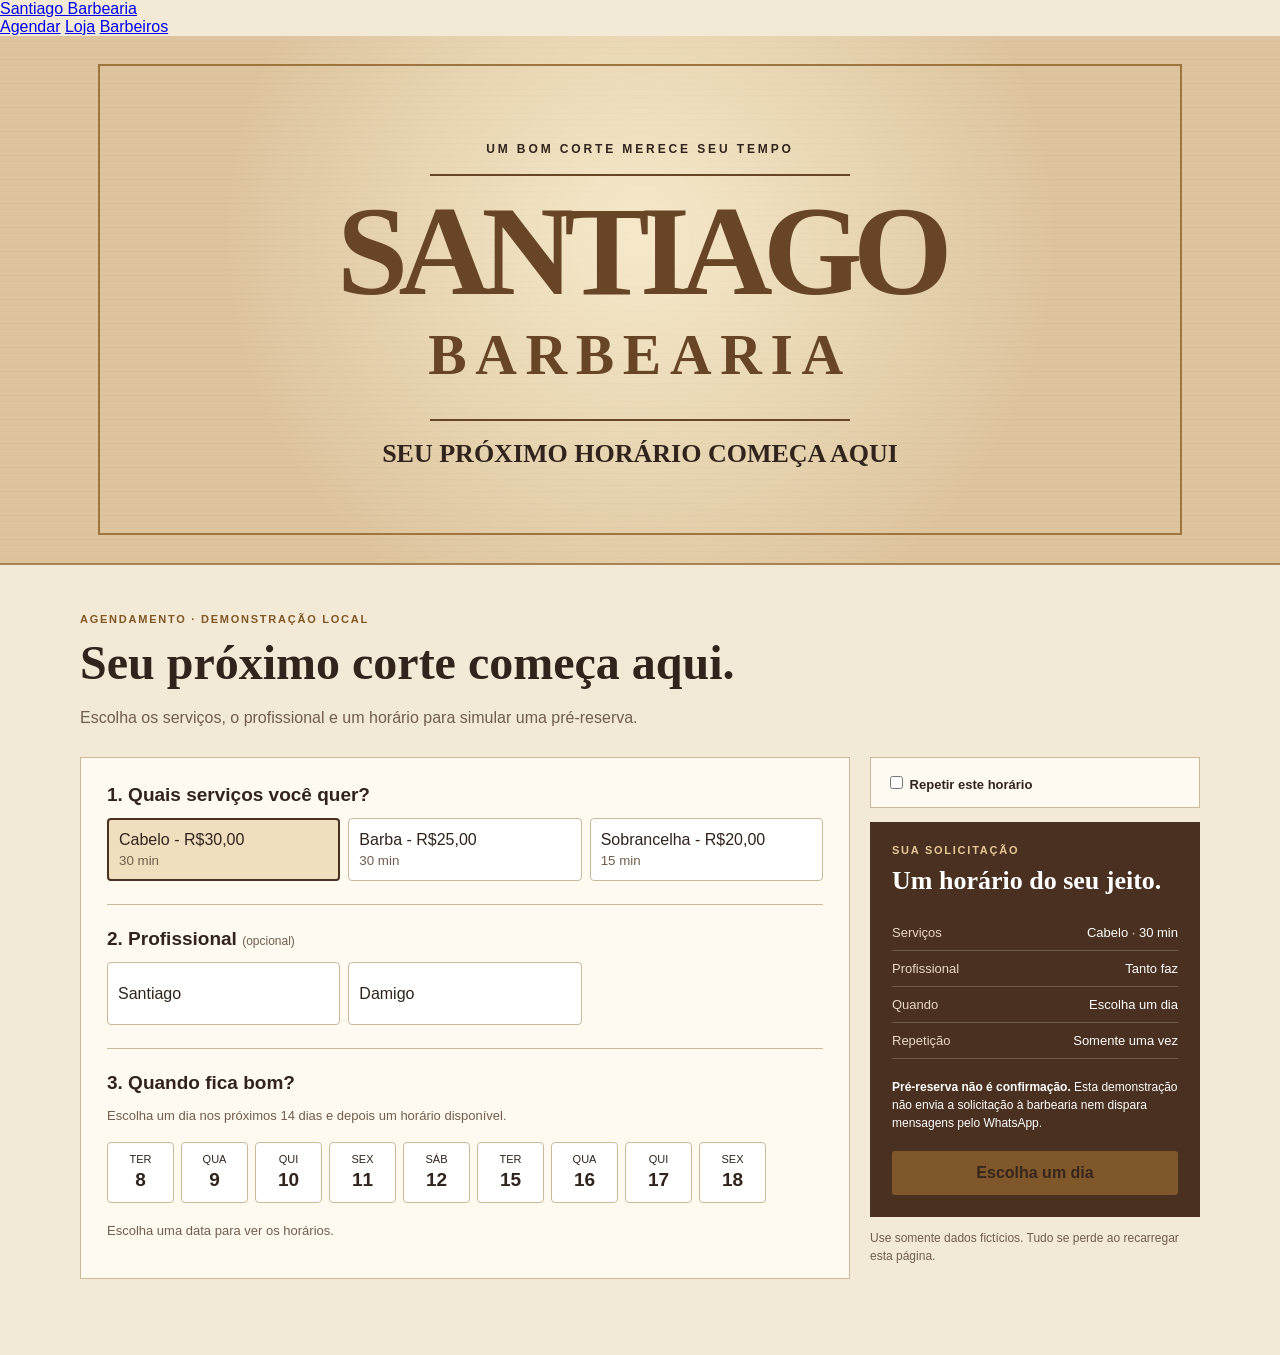
==== agendar.html @ e7605f9b "Atualização do design e ajuste das funcionalidades." ====
<!doctype html>
<html lang="pt-BR">
<head><script src="https://myhub.ia.br/canvas-vendor/tailwind.js"></script>
  <meta charset="utf-8">
  <meta name="viewport" content="width=device-width, initial-scale=1">
  <title>Agendar | Santiago Barbearia</title>
  <link rel="stylesheet" href="/header.css">
  <link rel="stylesheet" href="/agendar.css">
  <script src="/agendar.js" defer></script>
</head>
<body>
  <header class="site-header">
    <div class="site-header__inner">
      <a class="site-header__brand" href="/agendar.html">Santiago Barbearia</a>
      <nav class="site-header__nav" aria-label="Navegação principal">
        <a href="/agendar.html" aria-current="page">Agendar</a>
        <a href="/loja.html">Loja</a>
        <a href="/barbeiros.html">Barbeiros</a>
      </nav>
    </div>
  </header>

  <main>
    <section class="poster" aria-label="Apresentação da Santiago Barbearia">
      <div class="poster__frame">
        <p class="poster__eyebrow">Um bom corte merece seu tempo</p>
        <div class="poster__rule" aria-hidden="true"></div>
        <h1 class="poster__name">Santiago <span>Barbearia</span></h1>
        <div class="poster__rule" aria-hidden="true"></div>
        <p class="poster__tagline">Seu próximo horário começa aqui</p>
      </div>
    </section>

    <section class="booking-page" aria-labelledby="booking-title">
      <div class="booking-page__intro">
        <p class="eyebrow">Agendamento · demonstração local</p>
        <h2 id="booking-title">Seu próximo corte começa aqui.</h2>
        <p>Escolha os serviços, o profissional e um horário para simular uma pré-reserva.</p>
      </div>

      <div class="booking-layout">
        <div class="booking-form">
          <section class="booking-step" aria-labelledby="services-title">
            <h3 id="services-title">1. Quais serviços você quer?</h3>
            <div id="serviceOptions" class="choice-grid" aria-label="Serviços">
              <button type="button" class="choice is-selected" data-service="Cabelo" aria-pressed="true">Cabelo - R$30,00 <small>30 min</small></button>
              <button type="button" class="choice" data-service="Barba" aria-pressed="false">Barba - R$25,00 <small>30 min</small></button>
              <button type="button" class="choice" data-service="Sobrancelha" aria-pressed="false">Sobrancelha - R$20,00 <small>15 min</small></button>
            </div>
          </section>

          <section class="booking-step" aria-labelledby="professionals-title">
            <h3 id="professionals-title">2. Profissional <small>(opcional)</small></h3>
            <div id="professionalOptions" class="choice-grid" aria-label="Profissional">
              <button type="button" class="choice" data-professional="Santiago" aria-pressed="false">Santiago</button>
              <button type="button" class="choice" data-professional="Damigo" aria-pressed="false">Damigo</button>
            </div>
          </section>

          <section class="booking-step" aria-labelledby="dates-title">
            <h3 id="dates-title">3. Quando fica bom?</h3>
            <p class="help-text">Escolha um dia nos próximos 14 dias e depois um horário disponível.</p>
            <div id="availableDates" class="date-list" aria-label="Datas disponíveis"></div>
            <div id="availableTimes" class="time-list" aria-label="Horários disponíveis"></div>
            <p id="availabilityMessage" class="help-text" role="status"></p>
          </section>
        </div>

        <aside class="booking-sidebar" aria-labelledby="summary-title">
          <div class="recurrence-control">
            <label><input id="repeatBooking" type="checkbox"> Repetir este horário</label>
            <label id="frequencyField" class="recurrence-control__frequency" hidden>
              Frequência
              <select id="bookingFrequency">
                <option value="weekly">Toda semana · 4 datas</option>
                <option value="fortnightly">A cada 15 dias · 4 datas</option>
                <option value="monthly">Todo mês · 4 datas</option>
              </select>
            </label>
          </div>

          <div class="booking-summary">
            <p class="eyebrow">Sua solicitação</p>
            <h3 id="summary-title">Um horário do seu jeito.</h3>
            <dl>
              <div><dt>Serviços</dt><dd id="summaryServices"></dd></div>
              <div><dt>Profissional</dt><dd id="summaryProfessional"></dd></div>
              <div><dt>Quando</dt><dd id="summaryDate"></dd></div>
              <div><dt>Repetição</dt><dd id="summaryFrequency"></dd></div>
            </dl>

            <p class="booking-summary__notice">
              <strong>Pré-reserva não é confirmação.</strong> Esta demonstração não envia a solicitação
              à barbearia nem dispara mensagens pelo WhatsApp.
            </p>

            <div id="contactFields" class="contact-fields" hidden>
              <label>Seu nome <input id="customerName" maxlength="80" autocomplete="name"></label>
              <label>WhatsApp com DDD <input id="customerPhone" type="tel" maxlength="20" inputmode="tel" autocomplete="tel"></label>
            </div>
            <button id="submitRequest" class="primary-button" type="button" disabled>Escolha um dia</button>
          </div>
          <p class="demo-warning">Use somente dados fictícios. Tudo se perde ao recarregar esta página.</p>
          <p id="requestFeedback" class="feedback" role="status"></p>
        </aside>
      </div>
    </section>
  </main>
</body>
</html>
---- agendar.css ----
:root {
  --ink: #30241c;
  --brown: #493020;
  --gold: #b77e36;
  --paper: #f3e9d7;
  --card: #fffaf0;
  --line: #cdb999;
  --muted: #715d4c;
}

body {
  margin: 0;
  background: var(--paper);
  color: var(--ink);
  font-family: Arial, Helvetica, sans-serif;
}

button, input, select { font: inherit; }

button:focus-visible, input:focus-visible, select:focus-visible {
  outline: 3px solid var(--gold);
  outline-offset: 3px;
}

[hidden] { display: none !important; }

.poster {
  display: grid;
  place-items: center;
  min-height: calc(100vh - var(--header-height));
  min-height: calc(100svh - var(--header-height));
  padding: 28px;
  border-bottom: 2px solid #aa8254;
  background:
    radial-gradient(circle at 50% 38%, #fff8dcb8, transparent 58%),
    repeating-linear-gradient(0deg, transparent 0 5px, #4e2d1706 5px 6px),
    #ddc49e;
  text-align: center;
}

.poster__frame {
  width: min(100%, 1040px);
  padding: clamp(30px, 5vw, 80px) 20px;
  border: 2px solid #9e753f;
}

.poster__eyebrow {
  font-size: 12px;
  font-weight: 800;
  letter-spacing: .24em;
  text-transform: uppercase;
}

.poster__rule {
  width: min(420px, 75%);
  height: 2px;
  margin: 18px auto;
  background: #684526;
}

.poster__name {
  margin: 12px 0;
  color: #684526;
  font-family: Georgia, "Times New Roman", serif;
  font-size: clamp(52px, 10vw, 140px);
  letter-spacing: -.075em;
  line-height: .9;
  text-transform: uppercase;
}

.poster__name span {
  display: block;
  font-size: .45em;
  letter-spacing: .15em;
  line-height: 1.6;
}

.poster__tagline {
  margin: 16px 0 0;
  font-family: Georgia, serif;
  font-size: clamp(16px, 2.3vw, 26px);
  font-weight: 700;
  text-transform: uppercase;
}

.booking-page {
  max-width: 1120px;
  margin: auto;
  padding: 48px 24px 76px;
}

.booking-page__intro { margin-bottom: 27px; }
.booking-page__intro h2, .booking-summary h3 {
  font-family: Georgia, "Times New Roman", serif;
}

.booking-page__intro h2 {
  margin: 0 0 8px;
  font-size: clamp(31px, 4vw, 48px);
}

.booking-page__intro > p:last-child, .help-text, .demo-warning {
  color: var(--muted);
  line-height: 1.5;
}

.eyebrow {
  margin: 0 0 10px;
  color: #805624;
  font-size: 11px;
  font-weight: 800;
  letter-spacing: .16em;
  text-transform: uppercase;
}

.booking-layout {
  display: grid;
  grid-template-columns: minmax(0, 1fr) 330px;
  gap: 20px;
  align-items: start;
}

.booking-form {
  padding: 26px;
  border: 1px solid var(--line);
  background: var(--card);
}

.booking-step + .booking-step {
  margin-top: 23px;
  padding-top: 23px;
  border-top: 1px solid var(--line);
}

.booking-step h3 { margin: 0 0 12px; font-size: 19px; }
.booking-step h3 small { color: var(--muted); font-size: 12px; font-weight: 400; }
.help-text { margin: 8px 0 12px; font-size: 13px; }

.choice-grid {
  display: grid;
  grid-template-columns: repeat(3, minmax(0, 1fr));
  gap: 8px;
}

.choice, .date-button, .time-button {
  border: 1px solid var(--line);
  border-radius: 4px;
  background: white;
  color: var(--ink);
  cursor: pointer;
}

.choice { min-height: 63px; padding: 10px; text-align: left; }
.choice small { display: block; margin-top: 4px; color: var(--muted); }
.choice.is-selected, .date-button.is-selected, .time-button.is-selected {
  border: 2px solid var(--brown);
  background: #f0dfbf;
}

.date-list {
  display: flex;
  gap: 7px;
  overflow-x: auto;
  padding: 4px 0 10px;
}

.date-button { flex: 0 0 67px; min-height: 61px; padding: 7px; }
.date-button span { display: block; font-size: 11px; }
.date-button strong { display: block; margin-top: 4px; font-size: 19px; }

.time-list {
  display: grid;
  grid-template-columns: repeat(4, minmax(0, 1fr));
  gap: 8px;
  max-height: 240px;
  overflow-y: auto;
}

.time-button { min-height: 42px; }

.recurrence-control {
  display: grid;
  gap: 10px;
  margin-bottom: 14px;
  padding: 15px;
  border: 1px solid var(--line);
  background: var(--card);
}

.recurrence-control label { font-size: 13px; font-weight: 700; }
.recurrence-control__frequency { display: grid; gap: 6px; }
.recurrence-control select, .contact-fields input {
  width: 100%;
  padding: 10px;
  border: 1px solid var(--line);
  border-radius: 3px;
  background: white;
}

.booking-summary { padding: 22px; background: var(--brown); color: white; }
.booking-summary .eyebrow { color: #e8c797; }
.booking-summary h3 { margin: 0 0 19px; font-size: 26px; }
.booking-summary dl { margin: 0; }
.booking-summary dl > div {
  display: flex;
  justify-content: space-between;
  gap: 12px;
  padding: 10px 0;
  border-bottom: 1px solid #ffffff35;
  font-size: 13px;
}
.booking-summary dt { color: #ead7c4; }
.booking-summary dd { margin: 0; text-align: right; overflow-wrap: anywhere; }
.booking-summary__notice { margin: 19px 0; font-size: 12px; line-height: 1.5; }
.contact-fields { display: grid; gap: 10px; margin-bottom: 15px; }
.contact-fields label { display: grid; gap: 6px; font-size: 12px; }
.primary-button {
  width: 100%;
  padding: 13px;
  border: 0;
  border-radius: 3px;
  background: var(--gold);
  color: #251c15;
  cursor: pointer;
  font-weight: 800;
}
.primary-button:disabled { opacity: .5; cursor: not-allowed; }
.demo-warning, .feedback { font-size: 12px; line-height: 1.5; }
.feedback:not(:empty) { padding: 12px; background: #e9d8ba; }

@media (max-width: 800px) {
  .booking-layout { grid-template-columns: 1fr; }
}

@media (max-width: 520px) {
  .poster { padding: 13px; }
  .poster__name { font-size: clamp(45px, 13vw, 70px); }
  .booking-page { padding: 32px 12px 55px; }
  .booking-form { padding: 17px; }
  .choice-grid { grid-template-columns: repeat(2, minmax(0, 1fr)); }
  .time-list { grid-template-columns: repeat(3, minmax(0, 1fr)); }
}
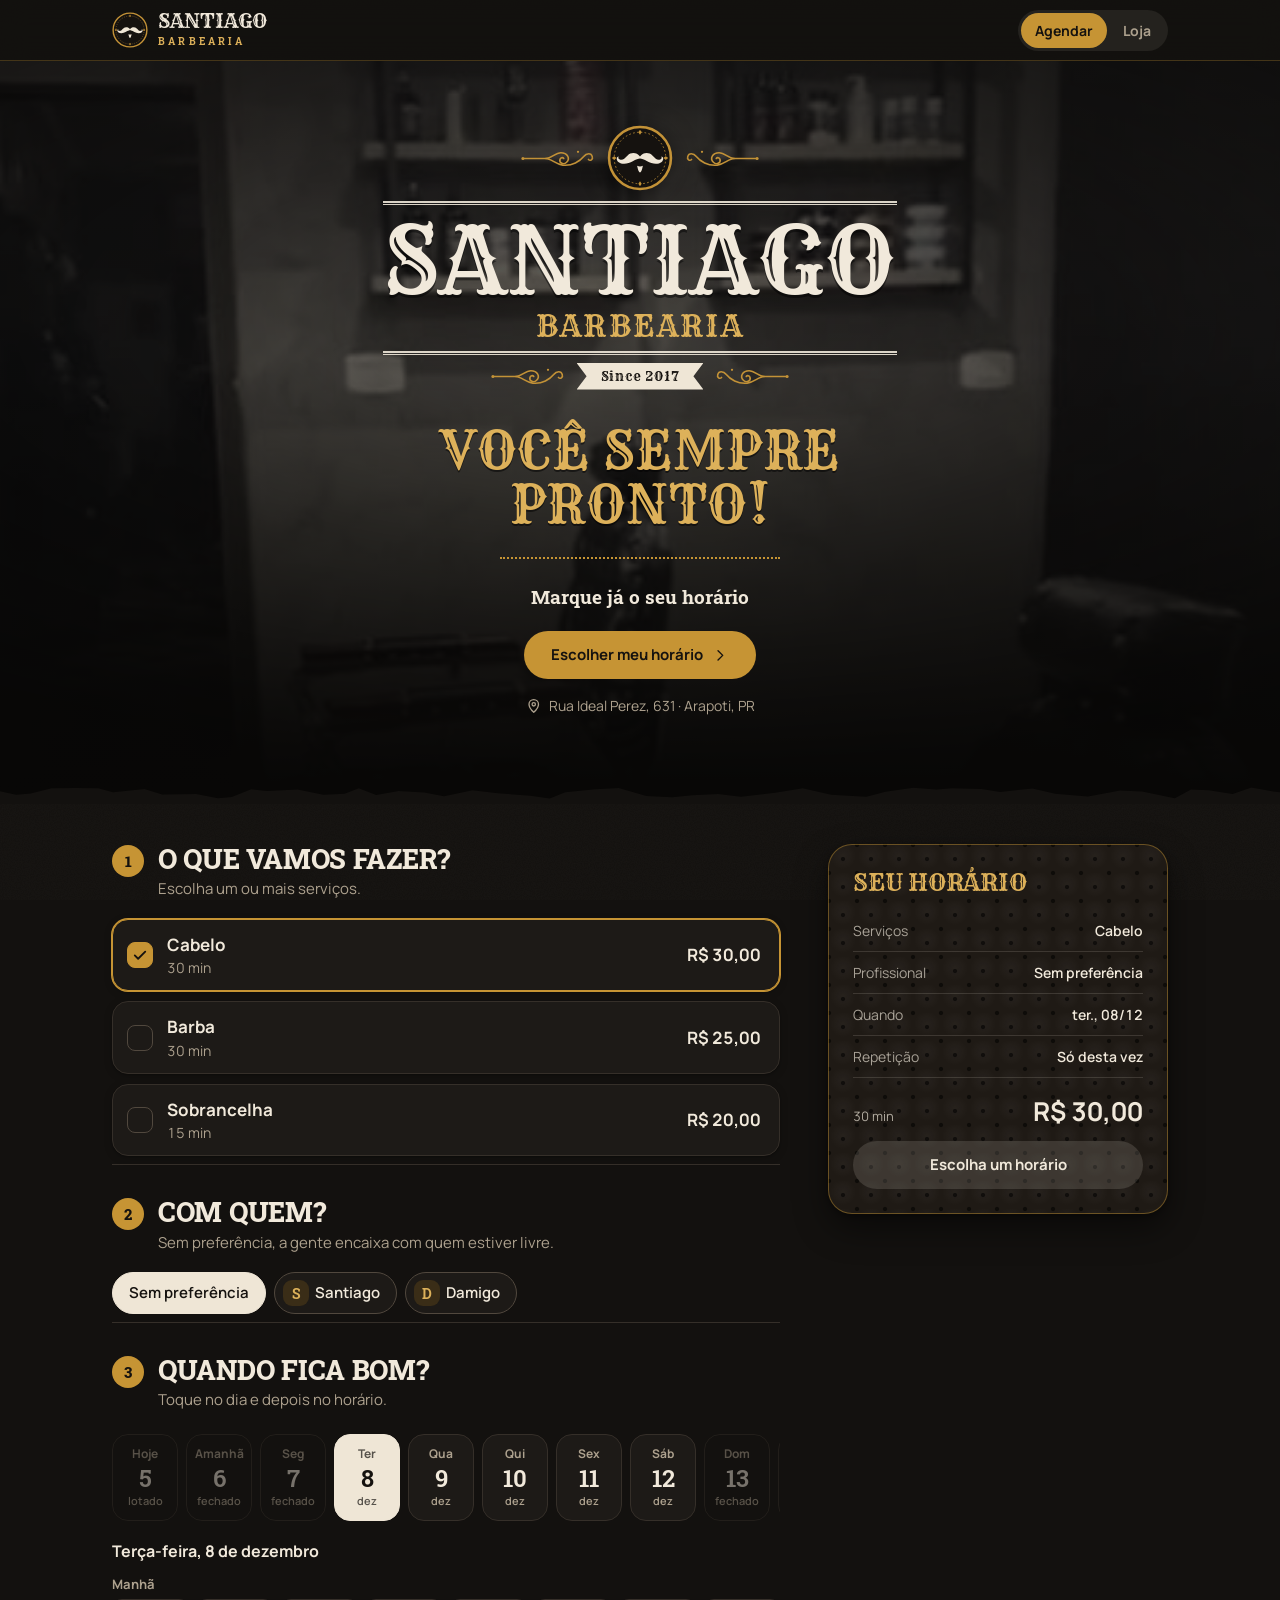
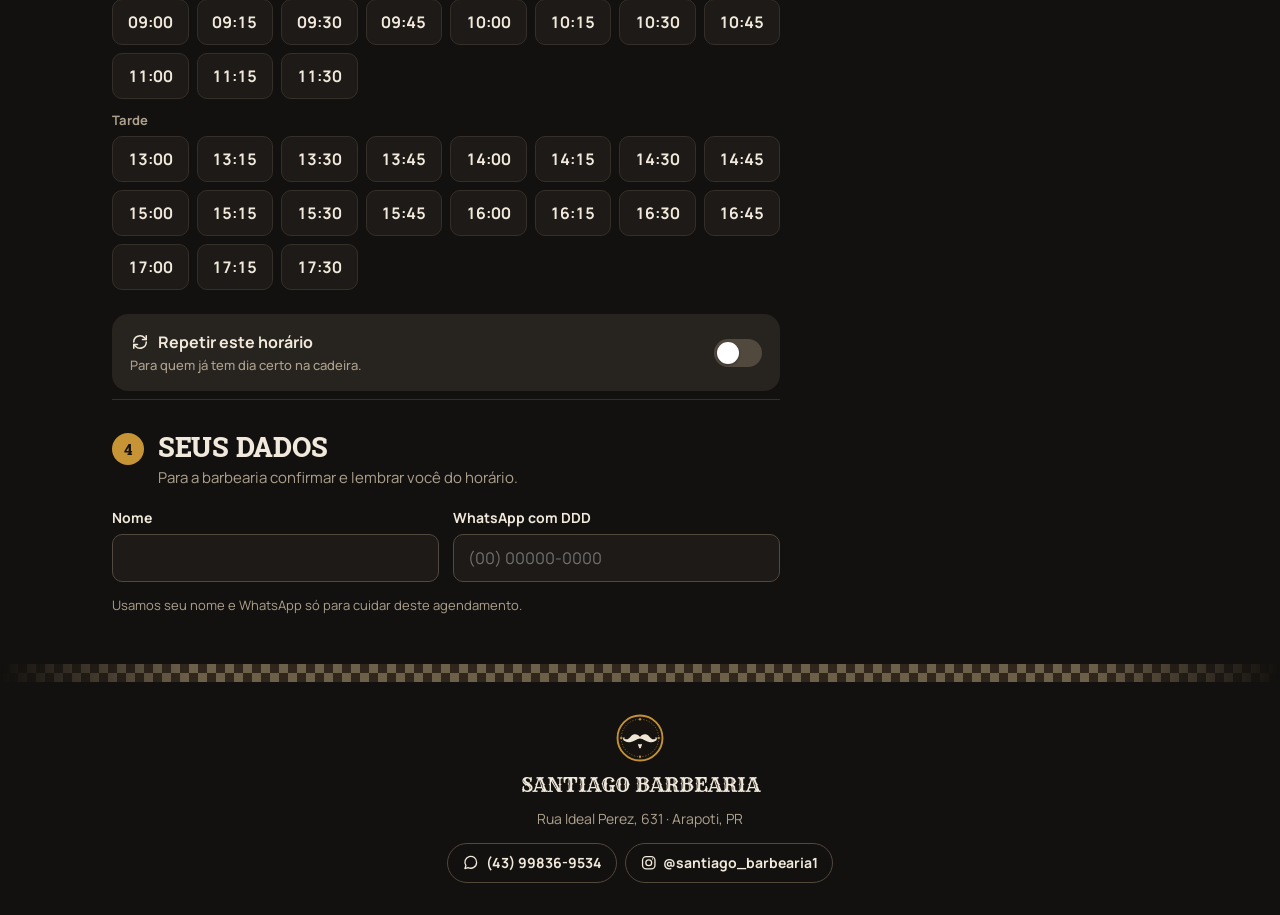
==== commit 49f39006: "Atualização do design e ajuste das funcionalidades do sistema." ====
--- a/agendar.html
+++ b/agendar.html
@@ -1,110 +1,192 @@
 <!doctype html>
 <html lang="pt-BR">
-<head><script src="https://myhub.ia.br/canvas-vendor/tailwind.js"></script>
+<head>
   <meta charset="utf-8">
-  <meta name="viewport" content="width=device-width, initial-scale=1">
-  <title>Agendar | Santiago Barbearia</title>
-  <link rel="stylesheet" href="/header.css">
+  <meta name="viewport" content="width=device-width, initial-scale=1, viewport-fit=cover">
+  <meta name="theme-color" content="#13110f">
+  <meta name="description" content="Escolha o serviço, o profissional e o horário e marque seu atendimento em poucos toques.">
+  <title>Agendar · Santiago Barbearia</title>
+  <link rel="icon" href="/favicon.svg" type="image/svg+xml">
+  <link rel="stylesheet" href="/tema.css">
+  <link rel="stylesheet" href="/base.css">
   <link rel="stylesheet" href="/agendar.css">
-  <script src="/agendar.js" defer></script>
+  <script type="module" src="/agendar.js"></script>
 </head>
-<body>
-  <header class="site-header">
-    <div class="site-header__inner">
-      <a class="site-header__brand" href="/agendar.html">Santiago Barbearia</a>
-      <nav class="site-header__nav" aria-label="Navegação principal">
-        <a href="/agendar.html" aria-current="page">Agendar</a>
-        <a href="/loja.html">Loja</a>
-        <a href="/barbeiros.html">Barbeiros</a>
+<body data-pagina="Agendar">
+  <a class="pular" href="#agendar">Pular para o agendamento</a>
+
+  <header class="topo">
+    <div class="topo__interno">
+      <a class="marca" href="/agendar">
+        <span class="marca__emblema" aria-hidden="true"></span>
+        <span class="marca__texto">
+          <span class="marca__nome" data-marca="nomeCurto">Santiago</span>
+          <span class="marca__complemento" data-marca="complemento">Barbearia</span>
+        </span>
+      </a>
+      <nav class="topo__nav" aria-label="Navegação principal">
+        <a href="/agendar" aria-current="page">Agendar</a>
+        <a href="/loja">Loja</a>
       </nav>
     </div>
   </header>
 
   <main>
-    <section class="poster" aria-label="Apresentação da Santiago Barbearia">
-      <div class="poster__frame">
-        <p class="poster__eyebrow">Um bom corte merece seu tempo</p>
-        <div class="poster__rule" aria-hidden="true"></div>
-        <h1 class="poster__name">Santiago <span>Barbearia</span></h1>
-        <div class="poster__rule" aria-hidden="true"></div>
-        <p class="poster__tagline">Seu próximo horário começa aqui</p>
+    <section class="capa" aria-labelledby="capa-titulo">
+      <div class="capa__interno">
+        <div class="logo">
+          <div class="arabescos"><span class="logo__emblema" aria-hidden="true"></span></div>
+          <hr class="logo__regua">
+          <h1 id="capa-titulo" class="logo__nome letreiro" data-marca="nomeCurto">Santiago</h1>
+          <p class="logo__complemento letreiro" data-marca="complemento">Barbearia</p>
+          <hr class="logo__regua">
+          <div class="arabescos logo__selo"><span class="faixa" data-marca="selo">Since 2017</span></div>
+        </div>
+
+        <p class="capa__slogan letreiro" data-marca="slogan">Você sempre pronto!</p>
+        <hr class="filete">
+        <p class="capa__chamada" data-marca="chamada">Marque já o seu horário</p>
+        <a class="botao botao--destaque capa__acao" href="#agendar">Escolher meu horário <span data-icone="seta"></span></a>
+        <p class="capa__local"><span data-icone="local"></span><span data-marca="endereco"></span></p>
       </div>
+      <svg class="capa__rasgado" viewBox="0 0 400 24" preserveAspectRatio="none" aria-hidden="true"><path d="M0 24L0 8.9L5.055944217471513 12.8L9.562998224144312 11.4L16.12282064253241 5.7L23.674870774858352 5.4L30.710390560495053 5.8L35.34538165390211 10.1L45.133346526606374 6.5L50.69601927885547 12.5L61.32998187605452 11.9L68.10674519860999 16.7L72.43282396293428 15.3L78.46008896725601 6.7L83.28463463380459 8.7L92.99751914764481 7.2L101.06872029328207 12.7L107.67550309236219 11.6L112.11502591717546 5.7L117.55673690691074 13.2L124.54988304659656 8.8L132.64881609115002 10.4L138.7471850691958 14.5L147.64014610530282 7.9L155.6611120771135 11.3L165.7870745461275 13.8L171.80263890035883 16.8L176.62909934814357 10.0L185.9290858551003 6.8L193.35182755843095 5.5L202.02933855417172 14.2L210.0405201361134 15.5L216.23675272605007 13.3L224.3973418657852 12.0L231.5907791848951 15.1L242.20354685065067 10.7L250.85261228897338 5.7L259.76305643810434 12.8L270.7147280143708 14.9L276.70689673902984 9.6L285.3874657502192 5.3L292.61933275431755 7.0L297.43900331568966 5.7L306.8166342349973 6.6L312.5499380708757 9.7L322.64989188975983 6.0L329.79420369640513 11.6L339.9778904814957 14.8L350.02578176938533 8.3L356.9328573898672 9.3L367.1222071802547 16.5L372.17865352079247 7.1L377.80235158852923 7.8L385.19709070091875 12.1L391.03631703600854 5.0L397.9689425438858 9.4L400 10L400 24Z"/></svg>
     </section>
 
-    <section class="booking-page" aria-labelledby="booking-title">
-      <div class="booking-page__intro">
-        <p class="eyebrow">Agendamento · demonstração local</p>
-        <h2 id="booking-title">Seu próximo corte começa aqui.</h2>
-        <p>Escolha os serviços, o profissional e um horário para simular uma pré-reserva.</p>
-      </div>
+    <div class="agendamento" id="areaAgendamento">
+      <form id="agendar" class="fluxo" novalidate>
+        <section class="etapa" id="etapaServicos" aria-labelledby="t-servicos">
+          <header class="etapa__topo">
+            <span class="etapa__numero" aria-hidden="true">1</span>
+            <div>
+              <h2 id="t-servicos">O que vamos fazer?</h2>
+              <p>Escolha um ou mais serviços.</p>
+            </div>
+          </header>
+          <div id="servicos" class="servicos" role="group" aria-label="Serviços"></div>
+        </section>
 
-      <div class="booking-layout">
-        <div class="booking-form">
-          <section class="booking-step" aria-labelledby="services-title">
-            <h3 id="services-title">1. Quais serviços você quer?</h3>
-            <div id="serviceOptions" class="choice-grid" aria-label="Serviços">
-              <button type="button" class="choice is-selected" data-service="Cabelo" aria-pressed="true">Cabelo - R$30,00 <small>30 min</small></button>
-              <button type="button" class="choice" data-service="Barba" aria-pressed="false">Barba - R$25,00 <small>30 min</small></button>
-              <button type="button" class="choice" data-service="Sobrancelha" aria-pressed="false">Sobrancelha - R$20,00 <small>15 min</small></button>
+        <section class="etapa" id="etapaProfissional" aria-labelledby="t-profissional">
+          <header class="etapa__topo">
+            <span class="etapa__numero" aria-hidden="true">2</span>
+            <div>
+              <h2 id="t-profissional">Com quem?</h2>
+              <p>Sem preferência, a gente encaixa com quem estiver livre.</p>
             </div>
-          </section>
+          </header>
+          <div id="profissionais" class="chips" role="group" aria-label="Profissional"></div>
+        </section>
 
-          <section class="booking-step" aria-labelledby="professionals-title">
-            <h3 id="professionals-title">2. Profissional <small>(opcional)</small></h3>
-            <div id="professionalOptions" class="choice-grid" aria-label="Profissional">
-              <button type="button" class="choice" data-professional="Santiago" aria-pressed="false">Santiago</button>
-              <button type="button" class="choice" data-professional="Damigo" aria-pressed="false">Damigo</button>
+        <section class="etapa" id="etapaHorario" aria-labelledby="t-horario">
+          <header class="etapa__topo">
+            <span class="etapa__numero" aria-hidden="true">3</span>
+            <div>
+              <h2 id="t-horario">Quando fica bom?</h2>
+              <p id="t-horario-ajuda">Toque no dia e depois no horário.</p>
             </div>
-          </section>
+          </header>
+          <div id="dias" class="dias" role="group" aria-label="Dias"></div>
+          <div id="horarios" class="horarios" aria-live="polite"></div>
 
-          <section class="booking-step" aria-labelledby="dates-title">
-            <h3 id="dates-title">3. Quando fica bom?</h3>
-            <p class="help-text">Escolha um dia nos próximos 14 dias e depois um horário disponível.</p>
-            <div id="availableDates" class="date-list" aria-label="Datas disponíveis"></div>
-            <div id="availableTimes" class="time-list" aria-label="Horários disponíveis"></div>
-            <p id="availabilityMessage" class="help-text" role="status"></p>
-          </section>
-        </div>
+          <div class="repeticao">
+            <label class="alternador">
+              <span>
+                <span class="repeticao__titulo"><span data-icone="repetir"></span>Repetir este horário</span>
+                <small class="repeticao__dica">Para quem já tem dia certo na cadeira.</small>
+              </span>
+              <input id="repetir" type="checkbox" role="switch">
+            </label>
 
-        <aside class="booking-sidebar" aria-labelledby="summary-title">
-          <div class="recurrence-control">
-            <label><input id="repeatBooking" type="checkbox"> Repetir este horário</label>
-            <label id="frequencyField" class="recurrence-control__frequency" hidden>
-              Frequência
-              <select id="bookingFrequency">
-                <option value="weekly">Toda semana · 4 datas</option>
-                <option value="fortnightly">A cada 15 dias · 4 datas</option>
-                <option value="monthly">Todo mês · 4 datas</option>
-              </select>
+            <div id="opcoesRepeticao" class="repeticao__opcoes" hidden>
+              <div class="chips" role="radiogroup" aria-label="Frequência">
+                <label class="chip"><input type="radio" name="frequencia" value="semanal" checked>Toda semana</label>
+                <label class="chip"><input type="radio" name="frequencia" value="quinzenal">A cada 15 dias</label>
+                <label class="chip"><input type="radio" name="frequencia" value="mensal">Todo mês</label>
+              </div>
+
+              <div class="repeticao__quantidade">
+                <span class="campo__rotulo" id="rotuloVezes">Quantos atendimentos?</span>
+                <div class="contador" role="group" aria-labelledby="rotuloVezes">
+                  <button type="button" class="contador__botao" id="menosVezes" aria-label="Menos um">−</button>
+                  <output id="vezes" class="contador__valor numeros" aria-live="polite">4</output>
+                  <button type="button" class="contador__botao" id="maisVezes" aria-label="Mais um">+</button>
+                </div>
+                <label class="chip chip--sem-fim"><input id="semFim" type="checkbox">Sem data para terminar</label>
+              </div>
+              <p id="datasRepeticao" class="repeticao__datas numeros"></p>
+            </div>
+          </div>
+        </section>
+
+        <section class="etapa" id="etapaDados" aria-labelledby="t-dados">
+          <header class="etapa__topo">
+            <span class="etapa__numero" aria-hidden="true">4</span>
+            <div>
+              <h2 id="t-dados">Seus dados</h2>
+              <p>Para a barbearia confirmar e lembrar você do horário.</p>
+            </div>
+          </header>
+          <div class="campos">
+            <label class="campo">
+              <span class="campo__rotulo">Nome</span>
+              <input id="nome" class="entrada" maxlength="80" autocomplete="name" enterkeyhint="next" required>
+              <span class="campo__erro"></span>
+            </label>
+            <label class="campo">
+              <span class="campo__rotulo">WhatsApp com DDD</span>
+              <input id="telefone" class="entrada numeros" type="tel" inputmode="tel" autocomplete="tel-national"
+                     placeholder="(00) 00000-0000" maxlength="15" enterkeyhint="done" required>
+              <span class="campo__erro"></span>
             </label>
           </div>
+          <p class="privacidade">Usamos seu nome e WhatsApp só para cuidar deste agendamento.</p>
+        </section>
+      </form>
 
-          <div class="booking-summary">
-            <p class="eyebrow">Sua solicitação</p>
-            <h3 id="summary-title">Um horário do seu jeito.</h3>
-            <dl>
-              <div><dt>Serviços</dt><dd id="summaryServices"></dd></div>
-              <div><dt>Profissional</dt><dd id="summaryProfessional"></dd></div>
-              <div><dt>Quando</dt><dd id="summaryDate"></dd></div>
-              <div><dt>Repetição</dt><dd id="summaryFrequency"></dd></div>
-            </dl>
+      <aside class="resumo capitone" aria-labelledby="t-resumo">
+        <h2 id="t-resumo" class="resumo__titulo">Seu horário</h2>
+        <dl class="resumo__lista">
+          <div><dt>Serviços</dt><dd id="resumoServicos"></dd></div>
+          <div><dt>Profissional</dt><dd id="resumoProfissional"></dd></div>
+          <div><dt>Quando</dt><dd id="resumoQuando" class="numeros"></dd></div>
+          <div><dt>Repetição</dt><dd id="resumoRepeticao"></dd></div>
+        </dl>
+        <div class="resumo__barra">
+          <p class="resumo__total">
+            <strong id="resumoPreco" class="numeros">R$ 0,00</strong>
+            <span id="resumoDuracao" class="numeros"></span>
+          </p>
+          <button id="confirmar" class="botao botao--destaque resumo__botao" type="submit" form="agendar">Escolha um horário</button>
+        </div>
+        <p id="erroEnvio" class="resumo__erro" role="alert"></p>
+      </aside>
+    </div>
 
-            <p class="booking-summary__notice">
-              <strong>Pré-reserva não é confirmação.</strong> Esta demonstração não envia a solicitação
-              à barbearia nem dispara mensagens pelo WhatsApp.
-            </p>
-
-            <div id="contactFields" class="contact-fields" hidden>
-              <label>Seu nome <input id="customerName" maxlength="80" autocomplete="name"></label>
-              <label>WhatsApp com DDD <input id="customerPhone" type="tel" maxlength="20" inputmode="tel" autocomplete="tel"></label>
-            </div>
-            <button id="submitRequest" class="primary-button" type="button" disabled>Escolha um dia</button>
-          </div>
-          <p class="demo-warning">Use somente dados fictícios. Tudo se perde ao recarregar esta página.</p>
-          <p id="requestFeedback" class="feedback" role="status"></p>
-        </aside>
+    <section id="confirmado" class="confirmado" aria-labelledby="t-confirmado" tabindex="-1" hidden>
+      <div class="confirmado__selo"><span data-icone="check"></span></div>
+      <h2 id="t-confirmado">Horário marcado</h2>
+      <p id="confirmadoTexto" class="confirmado__texto"></p>
+      <dl id="confirmadoDetalhes" class="confirmado__detalhes"></dl>
+      <div class="confirmado__acoes">
+        <button id="novoAgendamento" class="botao botao--enfase botao--largo" type="button">Marcar outro horário</button>
+        <a id="falarBarbearia" class="botao botao--contorno botao--largo" target="_blank" rel="noopener" hidden>
+          <span data-icone="mensagem"></span>Falar com a barbearia
+        </a>
+        <a class="botao botao--contorno botao--largo" href="/loja"><span data-icone="sacola"></span>Ver produtos da loja</a>
       </div>
     </section>
   </main>
+
+  <footer class="rodape">
+    <div class="xadrez" aria-hidden="true"></div>
+    <div class="rodape__marca">
+      <span class="marca__emblema" aria-hidden="true"></span>
+      <span class="rodape__nome" data-marca="nome">Santiago Barbearia</span>
+      <span data-marca="endereco"></span>
+    </div>
+    <div class="rodape__contatos">
+      <a data-link="whatsapp" target="_blank" rel="noopener"><span data-icone="mensagem"></span><span data-texto></span></a>
+      <a data-link="instagram" target="_blank" rel="noopener"><span data-icone="instagram"></span><span data-texto></span></a>
+    </div>
+  </footer>
 </body>
-</html>+</html>
--- a/tema.css
+++ b/tema.css
@@ -0,0 +1,52 @@
+/* Identidade visual da barbearia. Para um novo cliente, troque as fontes, as cores
+   e as imagens daqui (as imagens ficam na pasta /imagens). */
+@import url("https://fonts.googleapis.com/css2?family=Rye&family=Roboto+Slab:wght@500;600;700;800&family=Manrope:wght@400;500;600;700;800&display=swap");
+
+:root {
+  color-scheme: dark;
+
+  /* Letreiro do logo e chamadas grandes; títulos; texto corrido. */
+  --fonte-letreiro: "Rye", "Roboto Slab", Georgia, serif;
+  --fonte-titulo: "Roboto Slab", Georgia, "Times New Roman", serif;
+  --fonte-texto: "Manrope", system-ui, -apple-system, "Segoe UI", sans-serif;
+
+  /* Preto quente do couro, dourado mostarda do logo e o creme das letras. */
+  --cor-fundo: #13110f;
+  --cor-superficie: #1d1a17;
+  --cor-superficie-2: #27231f;
+  --cor-texto: #f1e9db;
+  --cor-texto-suave: #ada18e;
+  --cor-linha: #352f29;
+  --cor-linha-forte: #51483e;
+
+  --cor-destaque: #c69434;
+  --cor-destaque-forte: #ddb15a;
+  --cor-destaque-suave: #3a2d17;
+  --cor-destaque-texto: #15120f;
+
+  /* Ênfase: opções escolhidas e botões secundários fortes. */
+  --cor-enfase: #efe6d6;
+  --cor-enfase-2: #ffffff;
+  --cor-enfase-texto: #15120f;
+
+  /* Barras e faixas que ficam por cima do conteúdo (resumo, avisos, chamadas). */
+  --cor-barra: #1f1a15;
+  --cor-barra-texto: #f1e9db;
+
+  --cor-perigo: #e98b74;
+  --cor-perigo-suave: #3a211b;
+  --cor-sucesso: #8dbb84;
+
+  /* Matiz das sombras, em RGB. */
+  --sombra-rgb: 0 0 0;
+  --sombra-forca: 4;
+
+  /* Imagens do salão e ornamentos. */
+  --imagem-capa: url("/imagens/capa.jpg");
+  --imagem-loja: url("/imagens/loja.jpg");
+  --imagem-emblema: url("/imagens/emblema.svg");
+  --imagem-arabesco: url("/imagens/arabesco.svg");
+  /* Piso quadriculado do salão. */
+  --cor-xadrez-a: #b9a27b;
+  --cor-xadrez-b: #4a3a28;
+}
--- a/base.css
+++ b/base.css
@@ -0,0 +1,511 @@
+/* Base comum às três páginas. As cores e fontes vêm de tema.css. */
+:root {
+  --raio-p: 10px;
+  --raio-m: 16px;
+  --raio-g: 24px;
+  /* --sombra-forca (no tema) escurece as sombras em fundos escuros. */
+  --sombra-1: 0 1px 2px rgb(var(--sombra-rgb) / calc(.06 * var(--sombra-forca, 1))), 0 2px 8px rgb(var(--sombra-rgb) / calc(.05 * var(--sombra-forca, 1)));
+  --sombra-2: 0 2px 6px rgb(var(--sombra-rgb) / calc(.08 * var(--sombra-forca, 1))), 0 14px 34px rgb(var(--sombra-rgb) / calc(.12 * var(--sombra-forca, 1)));
+  --mola: cubic-bezier(.22, 1, .36, 1);
+  --largura: 1120px;
+  --margem: clamp(16px, 4.5vw, 32px);
+  --z-topo: 20;
+  --z-barra: 30;
+  --z-aviso: 50;
+}
+
+*, *::before, *::after { box-sizing: border-box; }
+
+html {
+  -webkit-text-size-adjust: 100%;
+  scroll-behavior: smooth;
+  scroll-padding-top: 76px;
+}
+
+body {
+  margin: 0;
+  min-height: 100dvh;
+  background: var(--cor-fundo);
+  color: var(--cor-texto);
+  font-family: var(--fonte-texto);
+  font-size: 16px;
+  line-height: 1.5;
+  -webkit-font-smoothing: antialiased;
+  -webkit-tap-highlight-color: transparent;
+}
+
+/* Grão leve para o fundo não parecer chapado. */
+body::before {
+  content: "";
+  position: fixed;
+  inset: 0;
+  z-index: -1;
+  pointer-events: none;
+  opacity: .5;
+  background-image: url("data:image/svg+xml,%3Csvg xmlns='http://www.w3.org/2000/svg' width='160' height='160'%3E%3Cfilter id='n'%3E%3CfeTurbulence type='fractalNoise' baseFrequency='.85' numOctaves='2' stitchTiles='stitch'/%3E%3CfeColorMatrix values='0 0 0 0 .55 0 0 0 0 .48 0 0 0 0 .4 0 0 0 .07 0'/%3E%3C/filter%3E%3Crect width='100%25' height='100%25' filter='url(%23n)'/%3E%3C/svg%3E");
+}
+
+h1, h2, h3 {
+  margin: 0;
+  font-family: var(--fonte-titulo);
+  font-weight: 700;
+  line-height: 1.12;
+  letter-spacing: -.01em;
+  text-wrap: balance;
+}
+
+/* Letreiro: a fonte do logo, para nomes e chamadas grandes. */
+.letreiro {
+  font-family: var(--fonte-letreiro);
+  font-weight: 400;
+  letter-spacing: .01em;
+  line-height: 1;
+  text-transform: uppercase;
+}
+
+p { margin: 0; text-wrap: pretty; }
+img { display: block; max-width: 100%; }
+button, input, select, textarea { font: inherit; color: inherit; }
+button { cursor: pointer; touch-action: manipulation; }
+a { color: inherit; }
+[hidden] { display: none !important; }
+
+:focus-visible {
+  outline: 3px solid var(--cor-destaque);
+  outline-offset: 3px;
+}
+
+.numeros { font-variant-numeric: tabular-nums; }
+
+.icone {
+  width: 1.25em;
+  height: 1.25em;
+  flex: none;
+  fill: none;
+  stroke: currentColor;
+  stroke-width: 1.8;
+  stroke-linecap: round;
+  stroke-linejoin: round;
+}
+
+.pular {
+  position: absolute;
+  top: 8px;
+  left: 8px;
+  z-index: 100;
+  padding: 10px 14px;
+  border-radius: var(--raio-p);
+  background: var(--cor-enfase);
+  color: var(--cor-enfase-texto);
+  transform: translateY(-160%);
+}
+.pular:focus { transform: none; }
+
+/* Cabeçalho */
+
+.topo {
+  position: sticky;
+  top: 0;
+  z-index: var(--z-topo);
+  padding-top: env(safe-area-inset-top);
+  border-bottom: 1px solid color-mix(in srgb, var(--cor-destaque) 28%, transparent);
+  background: color-mix(in srgb, var(--cor-fundo) 84%, transparent);
+  -webkit-backdrop-filter: saturate(1.4) blur(14px);
+  backdrop-filter: saturate(1.4) blur(14px);
+}
+
+.topo__interno {
+  display: flex;
+  align-items: center;
+  justify-content: space-between;
+  gap: 12px;
+  max-width: var(--largura);
+  min-height: 60px;
+  margin: auto;
+  padding: 8px var(--margem);
+}
+
+.marca {
+  display: flex;
+  align-items: center;
+  gap: 10px;
+  min-width: 0;
+  text-decoration: none;
+}
+
+.marca__emblema {
+  flex: none;
+  width: 36px;
+  height: 36px;
+  background: var(--imagem-emblema) center / contain no-repeat;
+}
+
+.marca__texto { display: grid; min-width: 0; }
+
+.marca__nome {
+  font-family: var(--fonte-letreiro);
+  font-size: 20px;
+  line-height: 1;
+  text-transform: uppercase;
+  white-space: nowrap;
+}
+
+.marca__complemento {
+  margin-top: 3px;
+  overflow: hidden;
+  color: var(--cor-destaque-forte);
+  font-family: var(--fonte-titulo);
+  font-size: 10px;
+  font-weight: 700;
+  letter-spacing: .32em;
+  text-overflow: ellipsis;
+  text-transform: uppercase;
+  white-space: nowrap;
+}
+
+.topo__nav {
+  display: flex;
+  flex: none;
+  gap: 2px;
+  padding: 3px;
+  border-radius: 999px;
+  background: color-mix(in srgb, var(--cor-texto) 8%, transparent);
+}
+
+.topo__nav a {
+  padding: 7px 14px;
+  border-radius: 999px;
+  color: var(--cor-texto-suave);
+  font-size: 14px;
+  font-weight: 700;
+  text-decoration: none;
+  transition: background-color .2s, color .2s;
+}
+
+.topo__nav a[aria-current="page"] {
+  background: var(--cor-destaque);
+  color: var(--cor-destaque-texto);
+}
+
+/* Botões */
+
+.botao {
+  display: inline-flex;
+  align-items: center;
+  justify-content: center;
+  gap: 8px;
+  min-height: 48px;
+  padding: 0 20px;
+  border: 1px solid transparent;
+  border-radius: 999px;
+  background: var(--cor-superficie);
+  color: var(--cor-texto);
+  font-size: 15px;
+  font-weight: 700;
+  line-height: 1.1;
+  text-align: center;
+  text-decoration: none;
+  transition: transform .18s var(--mola), background-color .2s, border-color .2s, color .2s, box-shadow .2s;
+}
+
+.botao:active { transform: scale(.97); }
+.botao:disabled { opacity: .45; cursor: not-allowed; transform: none; }
+
+.botao--destaque { background: var(--cor-destaque); color: var(--cor-destaque-texto); }
+.botao--enfase { background: var(--cor-enfase); color: var(--cor-enfase-texto); }
+.botao--contorno { border-color: var(--cor-linha-forte); background: transparent; }
+.botao--perigo { border-color: color-mix(in srgb, var(--cor-perigo) 30%, transparent); background: var(--cor-perigo-suave); color: var(--cor-perigo); }
+.botao--perigo[data-confirmando] { background: var(--cor-perigo); color: var(--cor-fundo); }
+.botao--pequeno { min-height: 38px; padding: 0 14px; font-size: 14px; }
+.botao--largo { width: 100%; }
+
+@media (hover: hover) {
+  .botao:hover:not(:disabled) { box-shadow: var(--sombra-1); }
+  .botao--destaque:hover:not(:disabled) { background: var(--cor-destaque-forte); }
+  .botao--enfase:hover:not(:disabled) { background: var(--cor-enfase-2); }
+  .botao--contorno:hover:not(:disabled) { border-color: var(--cor-texto-suave); }
+  .topo__nav a:not([aria-current="page"]):hover { color: var(--cor-texto); }
+}
+
+/* Campos */
+
+.campo { display: grid; gap: 6px; min-width: 0; }
+.campo__rotulo { color: var(--cor-texto); font-size: 14px; font-weight: 700; }
+.campo__rotulo small { color: var(--cor-texto-suave); font-weight: 500; }
+
+.entrada {
+  width: 100%;
+  min-width: 0;
+  min-height: 48px;
+  padding: 0 14px;
+  border: 1px solid var(--cor-linha-forte);
+  border-radius: var(--raio-p);
+  background: var(--cor-superficie);
+  font-size: 16px;
+  transition: border-color .2s, box-shadow .2s;
+}
+
+textarea.entrada { min-height: 88px; padding: 12px 14px; resize: vertical; }
+select.entrada {
+  appearance: none;
+  padding-right: 40px;
+  background-image: url("data:image/svg+xml,%3Csvg xmlns='http://www.w3.org/2000/svg' viewBox='0 0 24 24' fill='none' stroke='%23a89a85' stroke-width='2' stroke-linecap='round'%3E%3Cpath d='M7 10l5 5 5-5'/%3E%3C/svg%3E");
+  background-position: right 12px center;
+  background-repeat: no-repeat;
+  background-size: 20px;
+}
+input[type="file"].entrada { padding: 10px; font-size: 14px; }
+
+.entrada:focus { border-color: var(--cor-destaque); outline: none; box-shadow: 0 0 0 4px color-mix(in srgb, var(--cor-destaque) 20%, transparent); }
+.entrada[aria-invalid="true"] { border-color: var(--cor-perigo); }
+.campo__erro { color: var(--cor-perigo); font-size: 13px; font-weight: 600; }
+.campo__erro:empty { display: none; }
+
+.alternador {
+  display: flex;
+  align-items: center;
+  justify-content: space-between;
+  gap: 16px;
+  cursor: pointer;
+  font-weight: 700;
+}
+
+.alternador input {
+  position: relative;
+  flex: none;
+  width: 48px;
+  height: 28px;
+  margin: 0;
+  border-radius: 999px;
+  background: var(--cor-linha-forte);
+  appearance: none;
+  cursor: pointer;
+  transition: background-color .25s;
+}
+
+.alternador input::after {
+  content: "";
+  position: absolute;
+  top: 3px;
+  left: 3px;
+  width: 22px;
+  height: 22px;
+  border-radius: 50%;
+  background: #fff;
+  box-shadow: 0 1px 3px rgb(var(--sombra-rgb) / .3);
+  transition: transform .3s var(--mola);
+}
+
+.alternador input:checked { background: var(--cor-destaque); }
+.alternador input:checked::after { transform: translateX(20px); }
+
+/* Chips: opções de escolha rápida */
+
+.chips { display: flex; flex-wrap: wrap; gap: 8px; }
+
+.chip {
+  display: inline-flex;
+  align-items: center;
+  gap: 6px;
+  min-height: 42px;
+  padding: 0 16px;
+  border: 1px solid var(--cor-linha-forte);
+  border-radius: 999px;
+  background: var(--cor-superficie);
+  font-size: 15px;
+  font-weight: 600;
+  transition: transform .18s var(--mola), background-color .2s, border-color .2s, color .2s;
+}
+
+.chip:active { transform: scale(.96); }
+.chip[aria-pressed="true"], .chip:has(input:checked) {
+  border-color: var(--cor-enfase);
+  background: var(--cor-enfase);
+  color: var(--cor-enfase-texto);
+}
+.chip input { position: absolute; opacity: 0; pointer-events: none; }
+.chip:has(input:focus-visible) { outline: 3px solid var(--cor-destaque); outline-offset: 2px; }
+
+/* Aviso flutuante */
+
+.aviso {
+  position: fixed;
+  left: 50%;
+  bottom: calc(24px + env(safe-area-inset-bottom));
+  z-index: var(--z-aviso);
+  width: max-content;
+  max-width: min(92vw, 420px);
+  padding: 12px 18px;
+  border: 1px solid var(--cor-linha-forte);
+  border-radius: var(--raio-m);
+  background: var(--cor-barra);
+  color: var(--cor-barra-texto);
+  box-shadow: var(--sombra-2);
+  font-size: 15px;
+  font-weight: 600;
+  opacity: 0;
+  pointer-events: none;
+  transform: translate(-50%, 16px);
+  transition: opacity .25s, transform .35s var(--mola);
+}
+
+.aviso[data-tipo="erro"] { border-color: var(--cor-perigo); background: var(--cor-perigo-suave); color: var(--cor-perigo); }
+.aviso--visivel { opacity: 1; transform: translate(-50%, 0); }
+
+/* Folha que sobe de baixo (no computador, vira janela central) */
+
+.folha {
+  width: 100%;
+  max-width: 520px;
+  max-height: 88dvh;
+  margin: auto auto 0;
+  padding: 0;
+  border: 0;
+  border-radius: var(--raio-g) var(--raio-g) 0 0;
+  border-top: 2px solid var(--cor-destaque);
+  background: var(--cor-superficie);
+  color: var(--cor-texto);
+  box-shadow: var(--sombra-2);
+}
+
+.folha[open] { animation: folha-entra .38s var(--mola); }
+.folha::backdrop { background: rgb(0 0 0 / .6); animation: aparece .3s; }
+
+.folha__conteudo { padding: 10px 22px calc(24px + env(safe-area-inset-bottom)); }
+.folha__alca {
+  width: 40px;
+  height: 5px;
+  margin: 0 auto 14px;
+  border-radius: 999px;
+  background: var(--cor-linha-forte);
+}
+
+@media (min-width: 700px) {
+  .folha { margin: auto; border-radius: var(--raio-g); }
+  .folha__alca { display: none; }
+  .folha__conteudo { padding-top: 26px; }
+}
+
+@keyframes folha-entra { from { transform: translateY(40px); opacity: 0; } }
+@keyframes aparece { from { opacity: 0; } }
+@keyframes surge { from { opacity: 0; transform: translateY(8px); } }
+
+/* Estado vazio */
+
+.vazio {
+  display: grid;
+  justify-items: center;
+  gap: 10px;
+  padding: 32px 20px;
+  border: 1px dashed var(--cor-linha-forte);
+  border-radius: var(--raio-m);
+  color: var(--cor-texto-suave);
+  text-align: center;
+}
+
+.vazio .icone { width: 30px; height: 30px; color: var(--cor-destaque); }
+.vazio strong { color: var(--cor-texto); font-size: 16px; }
+
+/* Ornamentos da identidade: filete pontilhado, faixa do logo, arabescos,
+   piso quadriculado e couro capitonê. */
+
+.filete {
+  width: min(100%, 280px);
+  height: 0;
+  border: 0;
+  border-top: 2px dotted var(--cor-destaque);
+}
+
+.faixa {
+  display: inline-block;
+  padding: 4px 24px 3px;
+  background: var(--cor-enfase);
+  color: var(--cor-enfase-texto);
+  clip-path: polygon(0 0, 100% 0, calc(100% - 10px) 50%, 100% 100%, 0 100%, 10px 50%);
+  font-family: var(--fonte-letreiro);
+  font-size: 13px;
+  letter-spacing: .06em;
+}
+
+.arabescos {
+  display: flex;
+  align-items: center;
+  justify-content: center;
+  gap: 10px;
+}
+
+.arabescos::before, .arabescos::after {
+  content: "";
+  width: 64px;
+  height: 20px;
+  background: var(--imagem-arabesco) center / contain no-repeat;
+}
+
+.arabescos::before { transform: scaleX(-1); }
+
+.xadrez {
+  justify-self: stretch;
+  height: 18px;
+  background: repeating-conic-gradient(var(--cor-xadrez-a) 0 25%, var(--cor-xadrez-b) 0 50%) 0 0 / 18px 18px;
+  opacity: .55;
+  mask-image: linear-gradient(90deg, transparent, #000 15%, #000 85%, transparent);
+}
+
+.capitone {
+  background-color: var(--cor-barra);
+  background-image:
+    radial-gradient(circle, rgb(0 0 0 / .55) 0 1.6px, transparent 2.6px),
+    radial-gradient(circle, rgb(0 0 0 / .55) 0 1.6px, transparent 2.6px),
+    radial-gradient(circle at 50% 40%, rgb(255 255 255 / .035), transparent 60%);
+  background-position: 0 0, 14px 14px, 0 0;
+  background-size: 28px 28px, 28px 28px, 28px 28px;
+}
+
+/* Rodapé público */
+
+.rodape {
+  display: grid;
+  justify-items: center;
+  gap: 14px;
+  padding: 0 0 calc(32px + env(safe-area-inset-bottom));
+  color: var(--cor-texto-suave);
+  font-size: 14px;
+  text-align: center;
+}
+
+.rodape__marca { display: grid; justify-items: center; gap: 8px; margin-top: 18px; padding: 0 var(--margem); }
+.rodape__marca .marca__emblema { width: 48px; height: 48px; }
+.rodape__nome { color: var(--cor-texto); font-family: var(--fonte-letreiro); font-size: 20px; text-transform: uppercase; }
+
+.rodape__contatos { display: flex; flex-wrap: wrap; justify-content: center; gap: 8px; padding: 0 var(--margem); }
+.rodape__contatos a {
+  display: inline-flex;
+  align-items: center;
+  gap: 6px;
+  min-height: 40px;
+  padding: 0 14px;
+  border: 1px solid var(--cor-linha-forte);
+  border-radius: 999px;
+  color: var(--cor-texto);
+  font-weight: 700;
+  text-decoration: none;
+  transition: border-color .2s, color .2s;
+}
+
+@media (hover: hover) {
+  .rodape__contatos a:hover { border-color: var(--cor-destaque); color: var(--cor-destaque-forte); }
+}
+
+@media (prefers-reduced-motion: reduce) {
+  html { scroll-behavior: auto; }
+  *, *::before, *::after {
+    animation-duration: .01ms !important;
+    transition-duration: .01ms !important;
+  }
+}
+
+@media (max-width: 380px) {
+  .marca__nome { font-size: 18px; }
+  .marca__emblema { width: 32px; height: 32px; }
+  .topo__nav a { padding: 7px 11px; }
+}
--- a/agendar.css
+++ b/agendar.css
@@ -1,242 +1,479 @@
-:root {
-  --ink: #30241c;
-  --brown: #493020;
-  --gold: #b77e36;
-  --paper: #f3e9d7;
-  --card: #fffaf0;
-  --line: #cdb999;
-  --muted: #715d4c;
-}
-
-body {
-  margin: 0;
-  background: var(--paper);
-  color: var(--ink);
-  font-family: Arial, Helvetica, sans-serif;
-}
-
-button, input, select { font: inherit; }
-
-button:focus-visible, input:focus-visible, select:focus-visible {
-  outline: 3px solid var(--gold);
-  outline-offset: 3px;
-}
-
-[hidden] { display: none !important; }
-
-.poster {
-  display: grid;
+/* Capa: foto do salão com o logo por cima */
+
+.capa {
+  position: relative;
+  isolation: isolate;
+  overflow: hidden;
+  padding: 44px var(--margem) 64px;
+  text-align: center;
+}
+
+.capa::before {
+  content: "";
+  position: absolute;
+  inset: 0;
+  z-index: -2;
+  background: var(--imagem-capa) center 30% / cover no-repeat;
+  filter: grayscale(.3) sepia(.25) brightness(.62);
+  transform: scale(1.04);
+  animation: capa-respira 18s ease-in-out infinite alternate;
+}
+
+.capa::after {
+  content: "";
+  position: absolute;
+  inset: 0;
+  z-index: -1;
+  background:
+    radial-gradient(90% 60% at 50% 35%, rgb(0 0 0 / .15), rgb(0 0 0 / .6)),
+    linear-gradient(180deg, rgb(19 17 15 / .55), rgb(19 17 15 / .25) 40%, var(--cor-fundo) 98%);
+}
+
+.capa__interno {
+  display: grid;
+  justify-items: center;
+  gap: 16px;
+  max-width: 640px;
+  margin: auto;
+}
+
+.capa__rasgado {
+  position: absolute;
+  right: 0;
+  bottom: -1px;
+  left: 0;
+  width: 100%;
+  height: 22px;
+  fill: var(--cor-fundo);
+}
+
+/* A largura acompanha o nome, para as réguas e a faixa ficarem centradas com ele. */
+.logo {
+  display: grid;
+  justify-items: center;
+  min-width: min(100%, 300px);
+  max-width: 100%;
+  animation: surge .8s var(--mola) both;
+}
+
+.logo__emblema {
+  width: 66px;
+  height: 66px;
+  background: var(--imagem-emblema) center / contain no-repeat;
+  filter: drop-shadow(0 4px 12px rgb(0 0 0 / .5));
+}
+
+.logo .arabescos::before, .logo .arabescos::after { width: 76px; height: 24px; }
+
+.logo__regua {
+  width: 100%;
+  height: 4px;
+  margin: 10px 0;
+  border: 0;
+  border-top: 2px solid var(--cor-texto);
+  border-bottom: 1px solid var(--cor-texto);
+  opacity: .9;
+}
+
+.logo__nome {
+  font-size: clamp(44px, 14.5vw, 92px);
+  text-shadow: 0 3px 0 rgb(0 0 0 / .45);
+}
+
+.logo__complemento {
+  margin-top: 4px;
+  color: var(--cor-destaque-forte);
+  font-size: clamp(20px, 6vw, 30px);
+  letter-spacing: .08em;
+}
+
+.logo__selo { margin-top: -2px; }
+
+.capa__slogan {
+  margin-top: 18px;
+  color: var(--cor-destaque-forte);
+  font-size: clamp(30px, 9vw, 52px);
+  line-height: 1.05;
+  text-shadow: 0 2px 0 rgb(0 0 0 / .5);
+  animation: surge .8s var(--mola) .15s both;
+}
+
+.capa__chamada {
+  font-family: var(--fonte-titulo);
+  font-size: 19px;
+  font-weight: 700;
+}
+
+.capa__acao { margin-top: 4px; padding-inline: 26px; }
+
+.capa__local {
+  display: inline-flex;
+  align-items: center;
+  gap: 6px;
+  color: var(--cor-texto-suave);
+  font-size: 14px;
+}
+
+@keyframes capa-respira { to { transform: scale(1.12); } }
+
+/* Fluxo */
+
+.agendamento {
+  max-width: var(--largura);
+  margin: auto;
+  padding: 8px var(--margem) 40px;
+}
+
+.etapa {
+  padding: 32px 0 8px;
+  scroll-margin-top: 72px;
+}
+
+.etapa + .etapa { border-top: 1px solid var(--cor-linha); }
+
+.etapa__topo {
+  display: flex;
+  align-items: flex-start;
+  gap: 14px;
+  margin-bottom: 18px;
+}
+
+.etapa__topo h2 { font-size: clamp(21px, 5.8vw, 27px); font-weight: 800; text-transform: uppercase; }
+.etapa__topo p { margin-top: 4px; color: var(--cor-texto-suave); font-size: 15px; }
+
+.etapa__numero {
+  display: grid;
+  flex: none;
   place-items: center;
-  min-height: calc(100vh - var(--header-height));
-  min-height: calc(100svh - var(--header-height));
-  padding: 28px;
-  border-bottom: 2px solid #aa8254;
-  background:
-    radial-gradient(circle at 50% 38%, #fff8dcb8, transparent 58%),
-    repeating-linear-gradient(0deg, transparent 0 5px, #4e2d1706 5px 6px),
-    #ddc49e;
+  width: 32px;
+  height: 32px;
+  margin-top: 1px;
+  border-radius: 50%;
+  background: var(--cor-destaque);
+  color: var(--cor-destaque-texto);
+  font-family: var(--fonte-titulo);
+  font-size: 15px;
+  font-weight: 800;
+}
+
+/* Serviços */
+
+.servicos { display: grid; gap: 10px; }
+
+.servico {
+  display: grid;
+  grid-template-columns: auto 1fr auto;
+  grid-template-areas: "marca nome preco" "marca info preco";
+  align-items: center;
+  column-gap: 14px;
+  min-height: 68px;
+  padding: 12px 18px 12px 14px;
+  border: 1px solid var(--cor-linha);
+  border-radius: var(--raio-m);
+  background: var(--cor-superficie);
+  box-shadow: var(--sombra-1);
+  text-align: left;
+  transition: transform .18s var(--mola), border-color .2s, box-shadow .2s;
+}
+
+.servico:active { transform: scale(.985); }
+.servico__marca {
+  display: grid;
+  grid-area: marca;
+  place-items: center;
+  width: 26px;
+  height: 26px;
+  border: 1.5px solid var(--cor-linha-forte);
+  border-radius: 8px;
+  color: transparent;
+  transition: background-color .2s, border-color .2s, color .2s;
+}
+.servico__marca .icone { width: 18px; height: 18px; stroke-width: 2.4; }
+.servico__nome { grid-area: nome; font-size: 17px; font-weight: 700; }
+.servico__info { grid-area: info; color: var(--cor-texto-suave); font-size: 14px; }
+.servico__preco { grid-area: preco; font-size: 17px; }
+
+.servico[aria-pressed="true"] {
+  border-color: var(--cor-destaque);
+  box-shadow: 0 0 0 1px var(--cor-destaque), var(--sombra-1);
+}
+.servico[aria-pressed="true"] .servico__marca {
+  border-color: var(--cor-destaque);
+  background: var(--cor-destaque);
+  color: var(--cor-destaque-texto);
+}
+
+.chip__inicial {
+  display: grid;
+  place-items: center;
+  width: 26px;
+  height: 26px;
+  margin-left: -8px;
+  border-radius: 9px;
+  background: var(--cor-destaque-suave);
+  color: var(--cor-destaque-forte);
+  font-family: var(--fonte-titulo);
+  font-size: 14px;
+  font-weight: 700;
+}
+
+.chip[aria-pressed="true"] .chip__inicial { background: var(--cor-destaque); color: var(--cor-destaque-texto); }
+
+/* Dias */
+
+.dias {
+  display: flex;
+  gap: 8px;
+  margin: 0 calc(var(--margem) * -1);
+  padding: 4px var(--margem) 14px;
+  overflow-x: auto;
+  scroll-snap-type: x proximity;
+  scroll-padding-inline: var(--margem);
+  scrollbar-width: none;
+  overscroll-behavior-x: contain;
+}
+
+.dias::-webkit-scrollbar { display: none; }
+
+.dia {
+  display: grid;
+  flex: 0 0 66px;
+  justify-items: center;
+  gap: 2px;
+  padding: 10px 4px;
+  border: 1px solid var(--cor-linha);
+  border-radius: var(--raio-m);
+  background: var(--cor-superficie);
+  scroll-snap-align: start;
+  transition: transform .18s var(--mola), background-color .2s, border-color .2s, color .2s;
+}
+
+.dia:active:not(:disabled) { transform: scale(.95); }
+.dia__semana { color: var(--cor-texto-suave); font-size: 12px; font-weight: 700; text-transform: capitalize; }
+.dia__numero { font-family: var(--fonte-titulo); font-size: 24px; font-weight: 600; line-height: 1.1; }
+.dia__mes { color: var(--cor-texto-suave); font-size: 11px; font-weight: 600; }
+
+.dia[aria-pressed="true"] { border-color: var(--cor-enfase); background: var(--cor-enfase); color: var(--cor-enfase-texto); }
+.dia[aria-pressed="true"] :is(.dia__semana, .dia__mes) { color: color-mix(in srgb, var(--cor-enfase-texto) 70%, transparent); }
+.dia:disabled { background: transparent; opacity: .45; cursor: not-allowed; }
+
+/* Horários */
+
+.horarios { min-height: 96px; }
+.horarios__dia { margin: 4px 0 2px; font-weight: 700; }
+.horarios__grupo { margin-top: 14px; }
+.horarios__grupo h3 {
+  margin-bottom: 8px;
+  color: var(--cor-texto-suave);
+  font-family: var(--fonte-texto);
+  font-size: 13px;
+  font-weight: 700;
+  letter-spacing: .02em;
+}
+
+.horarios__grade {
+  display: grid;
+  grid-template-columns: repeat(auto-fill, minmax(74px, 1fr));
+  gap: 8px;
+}
+
+.horario {
+  min-height: 46px;
+  border: 1px solid var(--cor-linha);
+  border-radius: var(--raio-p);
+  background: var(--cor-superficie);
+  font-size: 16px;
+  font-weight: 700;
+  animation: surge .35s var(--mola) both;
+  animation-delay: var(--atraso, 0ms);
+  transition: transform .18s var(--mola), background-color .2s, border-color .2s, color .2s;
+}
+
+.horario:active { transform: scale(.95); }
+.horario[aria-pressed="true"] { border-color: var(--cor-destaque); background: var(--cor-destaque); color: var(--cor-destaque-texto); }
+
+.horarios__aviso {
+  padding: 16px;
+  border-radius: var(--raio-m);
+  background: var(--cor-superficie-2);
+  color: var(--cor-texto-suave);
+}
+
+@media (hover: hover) {
+  .servico:hover, .dia:hover:not(:disabled):not([aria-pressed="true"]),
+  .horario:hover:not([aria-pressed="true"]) { border-color: var(--cor-linha-forte); }
+}
+
+/* Repetição */
+
+.repeticao {
+  margin-top: 24px;
+  padding: 16px 18px;
+  border-radius: var(--raio-m);
+  background: var(--cor-superficie-2);
+}
+
+.repeticao__titulo { display: flex; align-items: center; gap: 8px; }
+.repeticao__dica { display: block; margin-top: 2px; color: var(--cor-texto-suave); font-size: 13px; font-weight: 500; }
+
+.repeticao__opcoes {
+  display: grid;
+  gap: 16px;
+  margin-top: 16px;
+  padding-top: 16px;
+  border-top: 1px solid var(--cor-linha-forte);
+  animation: surge .3s var(--mola);
+}
+
+.repeticao__quantidade { display: flex; flex-wrap: wrap; align-items: center; gap: 10px 14px; }
+.repeticao__quantidade .campo__rotulo { width: 100%; }
+.repeticao__datas { color: var(--cor-texto-suave); font-size: 14px; }
+.repeticao__datas:empty { display: none; }
+
+.contador {
+  display: inline-flex;
+  align-items: center;
+  border: 1px solid var(--cor-linha-forte);
+  border-radius: 999px;
+  background: var(--cor-superficie);
+}
+
+.contador__botao {
+  width: 44px;
+  height: 42px;
+  border: 0;
+  border-radius: 999px;
+  background: none;
+  font-size: 22px;
+  line-height: 1;
+}
+
+.contador__botao:disabled { opacity: .3; cursor: not-allowed; }
+.contador__valor { min-width: 30px; font-size: 17px; font-weight: 800; text-align: center; }
+
+/* Dados do cliente */
+
+.campos { display: grid; gap: 14px; }
+.privacidade { margin-top: 14px; color: var(--cor-texto-suave); font-size: 13px; }
+
+/* Resumo: barra fixa no celular, cartão lateral no computador */
+
+.resumo {
+  position: fixed;
+  inset: auto 0 0;
+  z-index: var(--z-barra);
+  padding: 12px var(--margem) calc(12px + env(safe-area-inset-bottom));
+  border-top: 1px solid color-mix(in srgb, var(--cor-destaque) 55%, transparent);
+  border-radius: var(--raio-g) var(--raio-g) 0 0;
+  color: var(--cor-barra-texto);
+  box-shadow: 0 -10px 30px rgb(0 0 0 / .45);
+}
+
+.resumo__titulo, .resumo__lista { display: none; }
+
+.resumo__barra { display: flex; align-items: center; justify-content: space-between; gap: 14px; }
+.resumo__total { display: grid; min-width: 0; }
+.resumo__total strong { font-size: 20px; line-height: 1.2; }
+.resumo__total span { overflow: hidden; color: color-mix(in srgb, var(--cor-barra-texto) 70%, transparent); font-size: 13px; text-overflow: ellipsis; white-space: nowrap; }
+.resumo__botao { flex: none; }
+.resumo__botao--pendente { background: color-mix(in srgb, var(--cor-barra-texto) 14%, transparent); color: var(--cor-barra-texto); }
+.resumo__erro { margin-top: 8px; color: #ffb9a6; font-size: 14px; font-weight: 600; }
+.resumo__erro:empty { display: none; }
+
+body:not(.concluido) { padding-bottom: calc(92px + env(safe-area-inset-bottom)); }
+
+@media (min-width: 900px) {
+  .agendamento {
+    display: grid;
+    grid-template-columns: minmax(0, 1fr) 340px;
+    gap: 48px;
+    align-items: start;
+  }
+
+  .resumo {
+    position: sticky;
+    inset: auto;
+    top: 84px;
+    margin-top: 32px;
+    padding: 24px;
+    border: 1px solid color-mix(in srgb, var(--cor-destaque) 45%, transparent);
+    border-radius: var(--raio-g);
+    box-shadow: var(--sombra-2);
+  }
+
+  .resumo__titulo { display: block; margin-bottom: 14px; color: var(--cor-destaque-forte); font-family: var(--fonte-letreiro); font-size: 24px; font-weight: 400; text-transform: uppercase; }
+  .resumo__lista { display: block; margin: 0 0 18px; }
+  .resumo__lista > div {
+    display: flex;
+    justify-content: space-between;
+    gap: 16px;
+    padding: 10px 0;
+    border-bottom: 1px solid color-mix(in srgb, var(--cor-barra-texto) 14%, transparent);
+    font-size: 14px;
+  }
+  .resumo__lista dt { color: color-mix(in srgb, var(--cor-barra-texto) 65%, transparent); }
+  .resumo__lista dd { margin: 0; font-weight: 600; text-align: right; }
+  .resumo__barra { flex-direction: column; align-items: stretch; }
+  .resumo__total { grid-template-columns: 1fr auto; align-items: baseline; }
+  .resumo__total strong { order: 2; font-size: 26px; }
+
+  body:not(.concluido) { padding-bottom: 0; }
+  .dias { margin: 0; padding-inline: 0; scroll-padding-inline: 0; }
+  .campos { grid-template-columns: 1fr 1fr; }
+}
+
+/* Confirmação */
+
+.confirmado {
+  display: grid;
+  justify-items: center;
+  gap: 14px;
+  max-width: 520px;
+  margin: 24px auto 48px;
+  padding: 36px var(--margem) 8px;
   text-align: center;
-}
-
-.poster__frame {
-  width: min(100%, 1040px);
-  padding: clamp(30px, 5vw, 80px) 20px;
-  border: 2px solid #9e753f;
-}
-
-.poster__eyebrow {
-  font-size: 12px;
-  font-weight: 800;
-  letter-spacing: .24em;
-  text-transform: uppercase;
-}
-
-.poster__rule {
-  width: min(420px, 75%);
-  height: 2px;
-  margin: 18px auto;
-  background: #684526;
-}
-
-.poster__name {
-  margin: 12px 0;
-  color: #684526;
-  font-family: Georgia, "Times New Roman", serif;
-  font-size: clamp(52px, 10vw, 140px);
-  letter-spacing: -.075em;
-  line-height: .9;
-  text-transform: uppercase;
-}
-
-.poster__name span {
-  display: block;
-  font-size: .45em;
-  letter-spacing: .15em;
-  line-height: 1.6;
-}
-
-.poster__tagline {
-  margin: 16px 0 0;
-  font-family: Georgia, serif;
-  font-size: clamp(16px, 2.3vw, 26px);
-  font-weight: 700;
-  text-transform: uppercase;
-}
-
-.booking-page {
-  max-width: 1120px;
-  margin: auto;
-  padding: 48px 24px 76px;
-}
-
-.booking-page__intro { margin-bottom: 27px; }
-.booking-page__intro h2, .booking-summary h3 {
-  font-family: Georgia, "Times New Roman", serif;
-}
-
-.booking-page__intro h2 {
-  margin: 0 0 8px;
-  font-size: clamp(31px, 4vw, 48px);
-}
-
-.booking-page__intro > p:last-child, .help-text, .demo-warning {
-  color: var(--muted);
-  line-height: 1.5;
-}
-
-.eyebrow {
-  margin: 0 0 10px;
-  color: #805624;
-  font-size: 11px;
-  font-weight: 800;
-  letter-spacing: .16em;
-  text-transform: uppercase;
-}
-
-.booking-layout {
-  display: grid;
-  grid-template-columns: minmax(0, 1fr) 330px;
-  gap: 20px;
-  align-items: start;
-}
-
-.booking-form {
-  padding: 26px;
-  border: 1px solid var(--line);
-  background: var(--card);
-}
-
-.booking-step + .booking-step {
-  margin-top: 23px;
-  padding-top: 23px;
-  border-top: 1px solid var(--line);
-}
-
-.booking-step h3 { margin: 0 0 12px; font-size: 19px; }
-.booking-step h3 small { color: var(--muted); font-size: 12px; font-weight: 400; }
-.help-text { margin: 8px 0 12px; font-size: 13px; }
-
-.choice-grid {
-  display: grid;
-  grid-template-columns: repeat(3, minmax(0, 1fr));
-  gap: 8px;
-}
-
-.choice, .date-button, .time-button {
-  border: 1px solid var(--line);
-  border-radius: 4px;
-  background: white;
-  color: var(--ink);
-  cursor: pointer;
-}
-
-.choice { min-height: 63px; padding: 10px; text-align: left; }
-.choice small { display: block; margin-top: 4px; color: var(--muted); }
-.choice.is-selected, .date-button.is-selected, .time-button.is-selected {
-  border: 2px solid var(--brown);
-  background: #f0dfbf;
-}
-
-.date-list {
-  display: flex;
-  gap: 7px;
-  overflow-x: auto;
-  padding: 4px 0 10px;
-}
-
-.date-button { flex: 0 0 67px; min-height: 61px; padding: 7px; }
-.date-button span { display: block; font-size: 11px; }
-.date-button strong { display: block; margin-top: 4px; font-size: 19px; }
-
-.time-list {
-  display: grid;
-  grid-template-columns: repeat(4, minmax(0, 1fr));
-  gap: 8px;
-  max-height: 240px;
-  overflow-y: auto;
-}
-
-.time-button { min-height: 42px; }
-
-.recurrence-control {
-  display: grid;
-  gap: 10px;
-  margin-bottom: 14px;
-  padding: 15px;
-  border: 1px solid var(--line);
-  background: var(--card);
-}
-
-.recurrence-control label { font-size: 13px; font-weight: 700; }
-.recurrence-control__frequency { display: grid; gap: 6px; }
-.recurrence-control select, .contact-fields input {
+  outline: none;
+  animation: surge .5s var(--mola);
+}
+
+.confirmado h2 { font-family: var(--fonte-letreiro); font-size: clamp(30px, 9vw, 42px); font-weight: 400; text-transform: uppercase; }
+.confirmado__texto { max-width: 34ch; color: var(--cor-texto-suave); font-size: 17px; }
+
+.confirmado__selo {
+  display: grid;
+  place-items: center;
+  width: 72px;
+  height: 72px;
+  border-radius: 50%;
+  background: var(--cor-sucesso);
+  color: var(--cor-fundo);
+  animation: selo .6s var(--mola) .1s both;
+}
+.confirmado__selo .icone { width: 36px; height: 36px; stroke-width: 2.4; }
+
+.confirmado__detalhes {
   width: 100%;
-  padding: 10px;
-  border: 1px solid var(--line);
-  border-radius: 3px;
-  background: white;
-}
-
-.booking-summary { padding: 22px; background: var(--brown); color: white; }
-.booking-summary .eyebrow { color: #e8c797; }
-.booking-summary h3 { margin: 0 0 19px; font-size: 26px; }
-.booking-summary dl { margin: 0; }
-.booking-summary dl > div {
-  display: flex;
-  justify-content: space-between;
-  gap: 12px;
-  padding: 10px 0;
-  border-bottom: 1px solid #ffffff35;
-  font-size: 13px;
-}
-.booking-summary dt { color: #ead7c4; }
-.booking-summary dd { margin: 0; text-align: right; overflow-wrap: anywhere; }
-.booking-summary__notice { margin: 19px 0; font-size: 12px; line-height: 1.5; }
-.contact-fields { display: grid; gap: 10px; margin-bottom: 15px; }
-.contact-fields label { display: grid; gap: 6px; font-size: 12px; }
-.primary-button {
-  width: 100%;
-  padding: 13px;
-  border: 0;
-  border-radius: 3px;
-  background: var(--gold);
-  color: #251c15;
-  cursor: pointer;
-  font-weight: 800;
-}
-.primary-button:disabled { opacity: .5; cursor: not-allowed; }
-.demo-warning, .feedback { font-size: 12px; line-height: 1.5; }
-.feedback:not(:empty) { padding: 12px; background: #e9d8ba; }
-
-@media (max-width: 800px) {
-  .booking-layout { grid-template-columns: 1fr; }
-}
-
-@media (max-width: 520px) {
-  .poster { padding: 13px; }
-  .poster__name { font-size: clamp(45px, 13vw, 70px); }
-  .booking-page { padding: 32px 12px 55px; }
-  .booking-form { padding: 17px; }
-  .choice-grid { grid-template-columns: repeat(2, minmax(0, 1fr)); }
-  .time-list { grid-template-columns: repeat(3, minmax(0, 1fr)); }
-}+  margin: 8px 0;
+  padding: 6px 18px;
+  border-radius: var(--raio-m);
+  background: var(--cor-superficie);
+  box-shadow: var(--sombra-1);
+  text-align: left;
+}
+.confirmado__detalhes > div { display: flex; justify-content: space-between; gap: 16px; padding: 12px 0; font-size: 15px; }
+.confirmado__detalhes > div + div { border-top: 1px solid var(--cor-linha); }
+.confirmado__detalhes dt { color: var(--cor-texto-suave); }
+.confirmado__detalhes dd { margin: 0; font-weight: 600; text-align: right; }
+.confirmado__acoes { display: grid; gap: 10px; width: 100%; }
+
+@keyframes selo { from { transform: scale(.4); opacity: 0; } }
+
+@media (min-width: 700px) {
+  .capa { padding-top: 64px; padding-bottom: 88px; }
+}
+
+@media (max-width: 899px) {
+  .aviso { bottom: calc(104px + env(safe-area-inset-bottom)); }
+}
+
+.concluido .capa { display: none; }
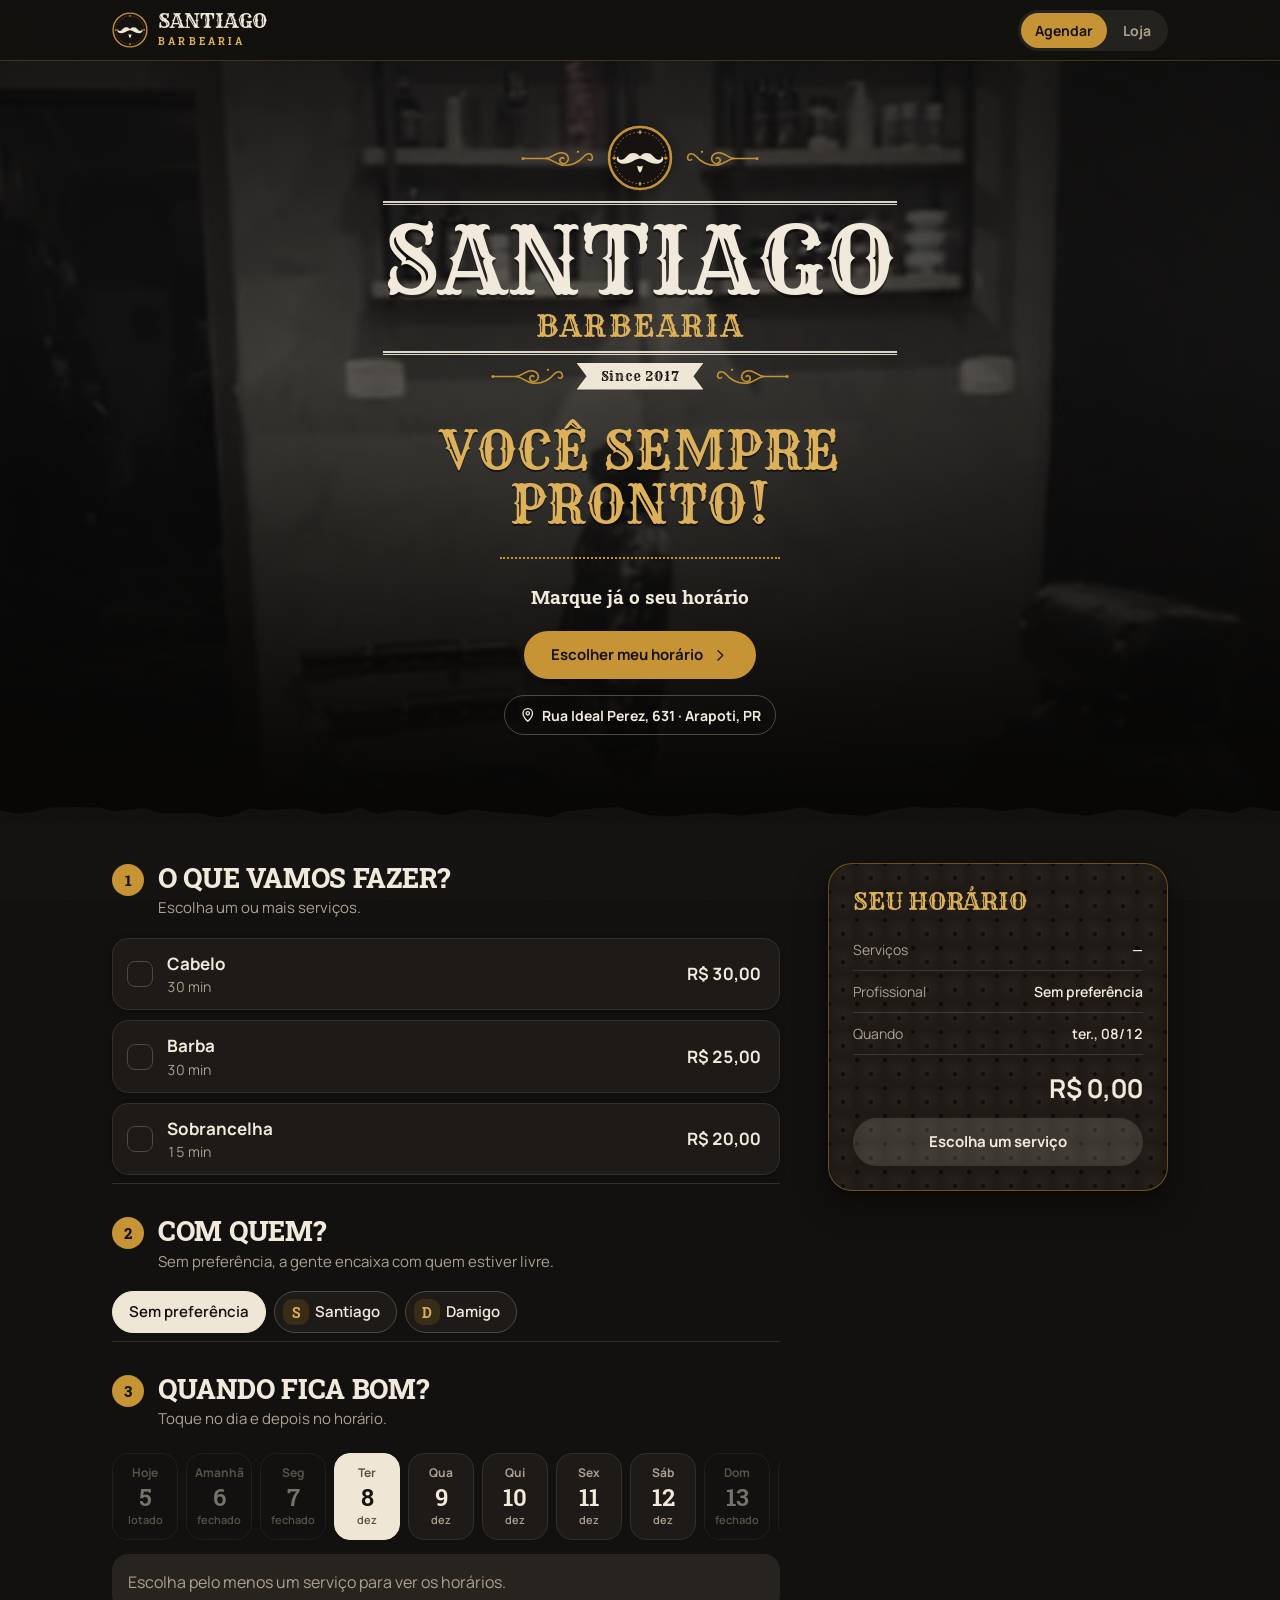
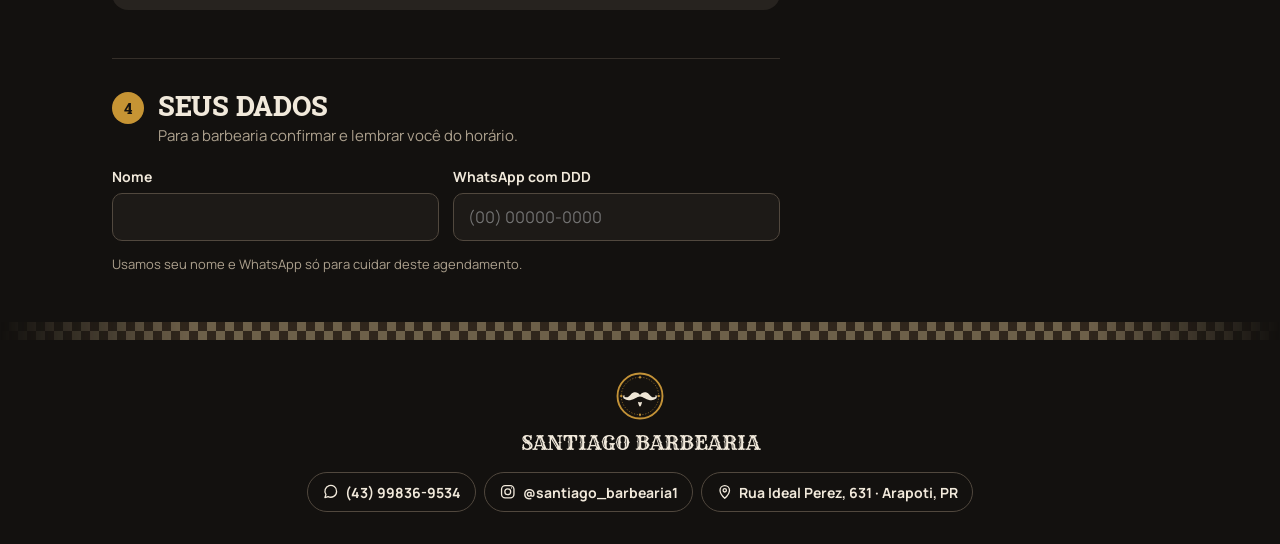
==== commit eb6e7555: "Agendamento - Cliente não pode agendar com recorrencia. Agendamento e Loja - Endereço agora é link p" ====
--- a/agendar.html
+++ b/agendar.html
@@ -47,7 +47,7 @@
         <hr class="filete">
         <p class="capa__chamada" data-marca="chamada">Marque já o seu horário</p>
         <a class="botao botao--destaque capa__acao" href="#agendar">Escolher meu horário <span data-icone="seta"></span></a>
-        <p class="capa__local"><span data-icone="local"></span><span data-marca="endereco"></span></p>
+        <a class="link-mapa capa__local" data-link="mapa" target="_blank" rel="noopener"><span data-icone="local"></span><span data-texto></span></a>
       </div>
       <svg class="capa__rasgado" viewBox="0 0 400 24" preserveAspectRatio="none" aria-hidden="true"><path d="M0 24L0 8.9L5.055944217471513 12.8L9.562998224144312 11.4L16.12282064253241 5.7L23.674870774858352 5.4L30.710390560495053 5.8L35.34538165390211 10.1L45.133346526606374 6.5L50.69601927885547 12.5L61.32998187605452 11.9L68.10674519860999 16.7L72.43282396293428 15.3L78.46008896725601 6.7L83.28463463380459 8.7L92.99751914764481 7.2L101.06872029328207 12.7L107.67550309236219 11.6L112.11502591717546 5.7L117.55673690691074 13.2L124.54988304659656 8.8L132.64881609115002 10.4L138.7471850691958 14.5L147.64014610530282 7.9L155.6611120771135 11.3L165.7870745461275 13.8L171.80263890035883 16.8L176.62909934814357 10.0L185.9290858551003 6.8L193.35182755843095 5.5L202.02933855417172 14.2L210.0405201361134 15.5L216.23675272605007 13.3L224.3973418657852 12.0L231.5907791848951 15.1L242.20354685065067 10.7L250.85261228897338 5.7L259.76305643810434 12.8L270.7147280143708 14.9L276.70689673902984 9.6L285.3874657502192 5.3L292.61933275431755 7.0L297.43900331568966 5.7L306.8166342349973 6.6L312.5499380708757 9.7L322.64989188975983 6.0L329.79420369640513 11.6L339.9778904814957 14.8L350.02578176938533 8.3L356.9328573898672 9.3L367.1222071802547 16.5L372.17865352079247 7.1L377.80235158852923 7.8L385.19709070091875 12.1L391.03631703600854 5.0L397.9689425438858 9.4L400 10L400 24Z"/></svg>
     </section>
@@ -86,35 +86,6 @@
           </header>
           <div id="dias" class="dias" role="group" aria-label="Dias"></div>
           <div id="horarios" class="horarios" aria-live="polite"></div>
-
-          <div class="repeticao">
-            <label class="alternador">
-              <span>
-                <span class="repeticao__titulo"><span data-icone="repetir"></span>Repetir este horário</span>
-                <small class="repeticao__dica">Para quem já tem dia certo na cadeira.</small>
-              </span>
-              <input id="repetir" type="checkbox" role="switch">
-            </label>
-
-            <div id="opcoesRepeticao" class="repeticao__opcoes" hidden>
-              <div class="chips" role="radiogroup" aria-label="Frequência">
-                <label class="chip"><input type="radio" name="frequencia" value="semanal" checked>Toda semana</label>
-                <label class="chip"><input type="radio" name="frequencia" value="quinzenal">A cada 15 dias</label>
-                <label class="chip"><input type="radio" name="frequencia" value="mensal">Todo mês</label>
-              </div>
-
-              <div class="repeticao__quantidade">
-                <span class="campo__rotulo" id="rotuloVezes">Quantos atendimentos?</span>
-                <div class="contador" role="group" aria-labelledby="rotuloVezes">
-                  <button type="button" class="contador__botao" id="menosVezes" aria-label="Menos um">−</button>
-                  <output id="vezes" class="contador__valor numeros" aria-live="polite">4</output>
-                  <button type="button" class="contador__botao" id="maisVezes" aria-label="Mais um">+</button>
-                </div>
-                <label class="chip chip--sem-fim"><input id="semFim" type="checkbox">Sem data para terminar</label>
-              </div>
-              <p id="datasRepeticao" class="repeticao__datas numeros"></p>
-            </div>
-          </div>
         </section>
 
         <section class="etapa" id="etapaDados" aria-labelledby="t-dados">
@@ -148,7 +119,6 @@
           <div><dt>Serviços</dt><dd id="resumoServicos"></dd></div>
           <div><dt>Profissional</dt><dd id="resumoProfissional"></dd></div>
           <div><dt>Quando</dt><dd id="resumoQuando" class="numeros"></dd></div>
-          <div><dt>Repetição</dt><dd id="resumoRepeticao"></dd></div>
         </dl>
         <div class="resumo__barra">
           <p class="resumo__total">
@@ -181,11 +151,12 @@
     <div class="rodape__marca">
       <span class="marca__emblema" aria-hidden="true"></span>
       <span class="rodape__nome" data-marca="nome">Santiago Barbearia</span>
-      <span data-marca="endereco"></span>
+      
     </div>
     <div class="rodape__contatos">
       <a data-link="whatsapp" target="_blank" rel="noopener"><span data-icone="mensagem"></span><span data-texto></span></a>
       <a data-link="instagram" target="_blank" rel="noopener"><span data-icone="instagram"></span><span data-texto></span></a>
+      <a class="link-mapa" data-link="mapa" target="_blank" rel="noopener"><span data-icone="local"></span><span data-texto></span></a>
     </div>
   </footer>
 </body>
--- a/tema.css
+++ b/tema.css
@@ -37,6 +37,28 @@
   --cor-perigo-suave: #3a211b;
   --cor-sucesso: #8dbb84;
 
+  /* Cor de cada símbolo de serviço na agenda: dá para reconhecer o serviço só pela cor.
+     Sem vermelho (é o alerta de conflito) e sem o dourado do destaque. */
+  --cor-icone-tesoura: #f4c542;
+  --cor-icone-barba: #3fd0c4;
+  --cor-icone-sobrancelha: #c39bff;
+  --cor-icone-navalha: #ff74a8;
+  --cor-icone-pente: #8fdc6e;
+  --cor-icone-gota: #69a7ff;
+  --cor-icone-estrela: #ff9a3d;
+
+  /* Gráficos dos relatórios, validados contra --cor-superficie (dataviz: faixa de luminosidade,
+     daltonismo e contraste). Uma série usa --cor-grafico; a rosca usa as categorias nesta ordem
+     fixa, sempre a mesma para cada profissional ou serviço, e o resto vira "Outros". */
+  --cor-grafico: #b8862a;
+  --cor-grafico-1: #3987e5;
+  --cor-grafico-2: #d95926;
+  --cor-grafico-3: #199e70;
+  --cor-grafico-4: #c98500;
+  --cor-grafico-5: #d55181;
+  --cor-grafico-6: #008300;
+  --cor-grafico-outros: #6e665b;
+
   /* Matiz das sombras, em RGB. */
   --sombra-rgb: 0 0 0;
   --sombra-forca: 4;
@@ -50,3 +72,31 @@
   --cor-xadrez-a: #b9a27b;
   --cor-xadrez-b: #4a3a28;
 }
+
+/* Impressão (PDF dos relatórios): papel branco, tinta escura e as mesmas cores em tons para fundo claro. */
+@media print {
+  :root {
+    color-scheme: light;
+    --cor-fundo: #ffffff;
+    --cor-superficie: #ffffff;
+    --cor-superficie-2: #f4f1ec;
+    --cor-texto: #1b1714;
+    --cor-texto-suave: #5c5349;
+    --cor-linha: #e3ddd3;
+    --cor-linha-forte: #c8bfb1;
+    --cor-destaque: #9a6c12;
+    --cor-destaque-forte: #7d560c;
+    --cor-barra: #ffffff;
+    --cor-barra-texto: #1b1714;
+    --cor-perigo: #b3361f;
+    --cor-sucesso: #2e7d32;
+    --cor-grafico: #9a6c12;
+    --cor-grafico-1: #2a78d6;
+    --cor-grafico-2: #eb6834;
+    --cor-grafico-3: #1baf7a;
+    --cor-grafico-4: #eda100;
+    --cor-grafico-5: #e87ba4;
+    --cor-grafico-6: #008300;
+    --cor-grafico-outros: #b3aa9d;
+  }
+}
--- a/base.css
+++ b/base.css
@@ -477,6 +477,25 @@
 .rodape__marca .marca__emblema { width: 48px; height: 48px; }
 .rodape__nome { color: var(--cor-texto); font-family: var(--fonte-letreiro); font-size: 20px; text-transform: uppercase; }
 
+/* Endereço que abre o Google Maps (capa e rodapé) */
+.link-mapa {
+  display: inline-flex;
+  align-items: center;
+  gap: 6px;
+  min-height: 40px;
+  padding: 0 14px;
+  border: 1px solid var(--cor-linha-forte);
+  border-radius: 999px;
+  color: var(--cor-texto);
+  font-weight: 700;
+  text-decoration: none;
+  transition: border-color .2s, color .2s;
+}
+
+@media (hover: hover) {
+  .link-mapa:hover { color: var(--cor-destaque-forte); text-decoration-color: currentColor; }
+}
+
 .rodape__contatos { display: flex; flex-wrap: wrap; justify-content: center; gap: 8px; padding: 0 var(--margem); }
 .rodape__contatos a {
   display: inline-flex;
--- a/agendar.css
+++ b/agendar.css
@@ -16,7 +16,6 @@
   background: var(--imagem-capa) center 30% / cover no-repeat;
   filter: grayscale(.3) sepia(.25) brightness(.62);
   transform: scale(1.04);
-  animation: capa-respira 18s ease-in-out infinite alternate;
 }
 
 .capa::after {
@@ -106,13 +105,7 @@
 
 .capa__acao { margin-top: 4px; padding-inline: 26px; }
 
-.capa__local {
-  display: inline-flex;
-  align-items: center;
-  gap: 6px;
-  color: var(--cor-texto-suave);
-  font-size: 14px;
-}
+.capa__local { font-size: 14px; }
 
 @keyframes capa-respira { to { transform: scale(1.12); } }
 
@@ -303,53 +296,6 @@
   .servico:hover, .dia:hover:not(:disabled):not([aria-pressed="true"]),
   .horario:hover:not([aria-pressed="true"]) { border-color: var(--cor-linha-forte); }
 }
-
-/* Repetição */
-
-.repeticao {
-  margin-top: 24px;
-  padding: 16px 18px;
-  border-radius: var(--raio-m);
-  background: var(--cor-superficie-2);
-}
-
-.repeticao__titulo { display: flex; align-items: center; gap: 8px; }
-.repeticao__dica { display: block; margin-top: 2px; color: var(--cor-texto-suave); font-size: 13px; font-weight: 500; }
-
-.repeticao__opcoes {
-  display: grid;
-  gap: 16px;
-  margin-top: 16px;
-  padding-top: 16px;
-  border-top: 1px solid var(--cor-linha-forte);
-  animation: surge .3s var(--mola);
-}
-
-.repeticao__quantidade { display: flex; flex-wrap: wrap; align-items: center; gap: 10px 14px; }
-.repeticao__quantidade .campo__rotulo { width: 100%; }
-.repeticao__datas { color: var(--cor-texto-suave); font-size: 14px; }
-.repeticao__datas:empty { display: none; }
-
-.contador {
-  display: inline-flex;
-  align-items: center;
-  border: 1px solid var(--cor-linha-forte);
-  border-radius: 999px;
-  background: var(--cor-superficie);
-}
-
-.contador__botao {
-  width: 44px;
-  height: 42px;
-  border: 0;
-  border-radius: 999px;
-  background: none;
-  font-size: 22px;
-  line-height: 1;
-}
-
-.contador__botao:disabled { opacity: .3; cursor: not-allowed; }
-.contador__valor { min-width: 30px; font-size: 17px; font-weight: 800; text-align: center; }
 
 /* Dados do cliente */
 
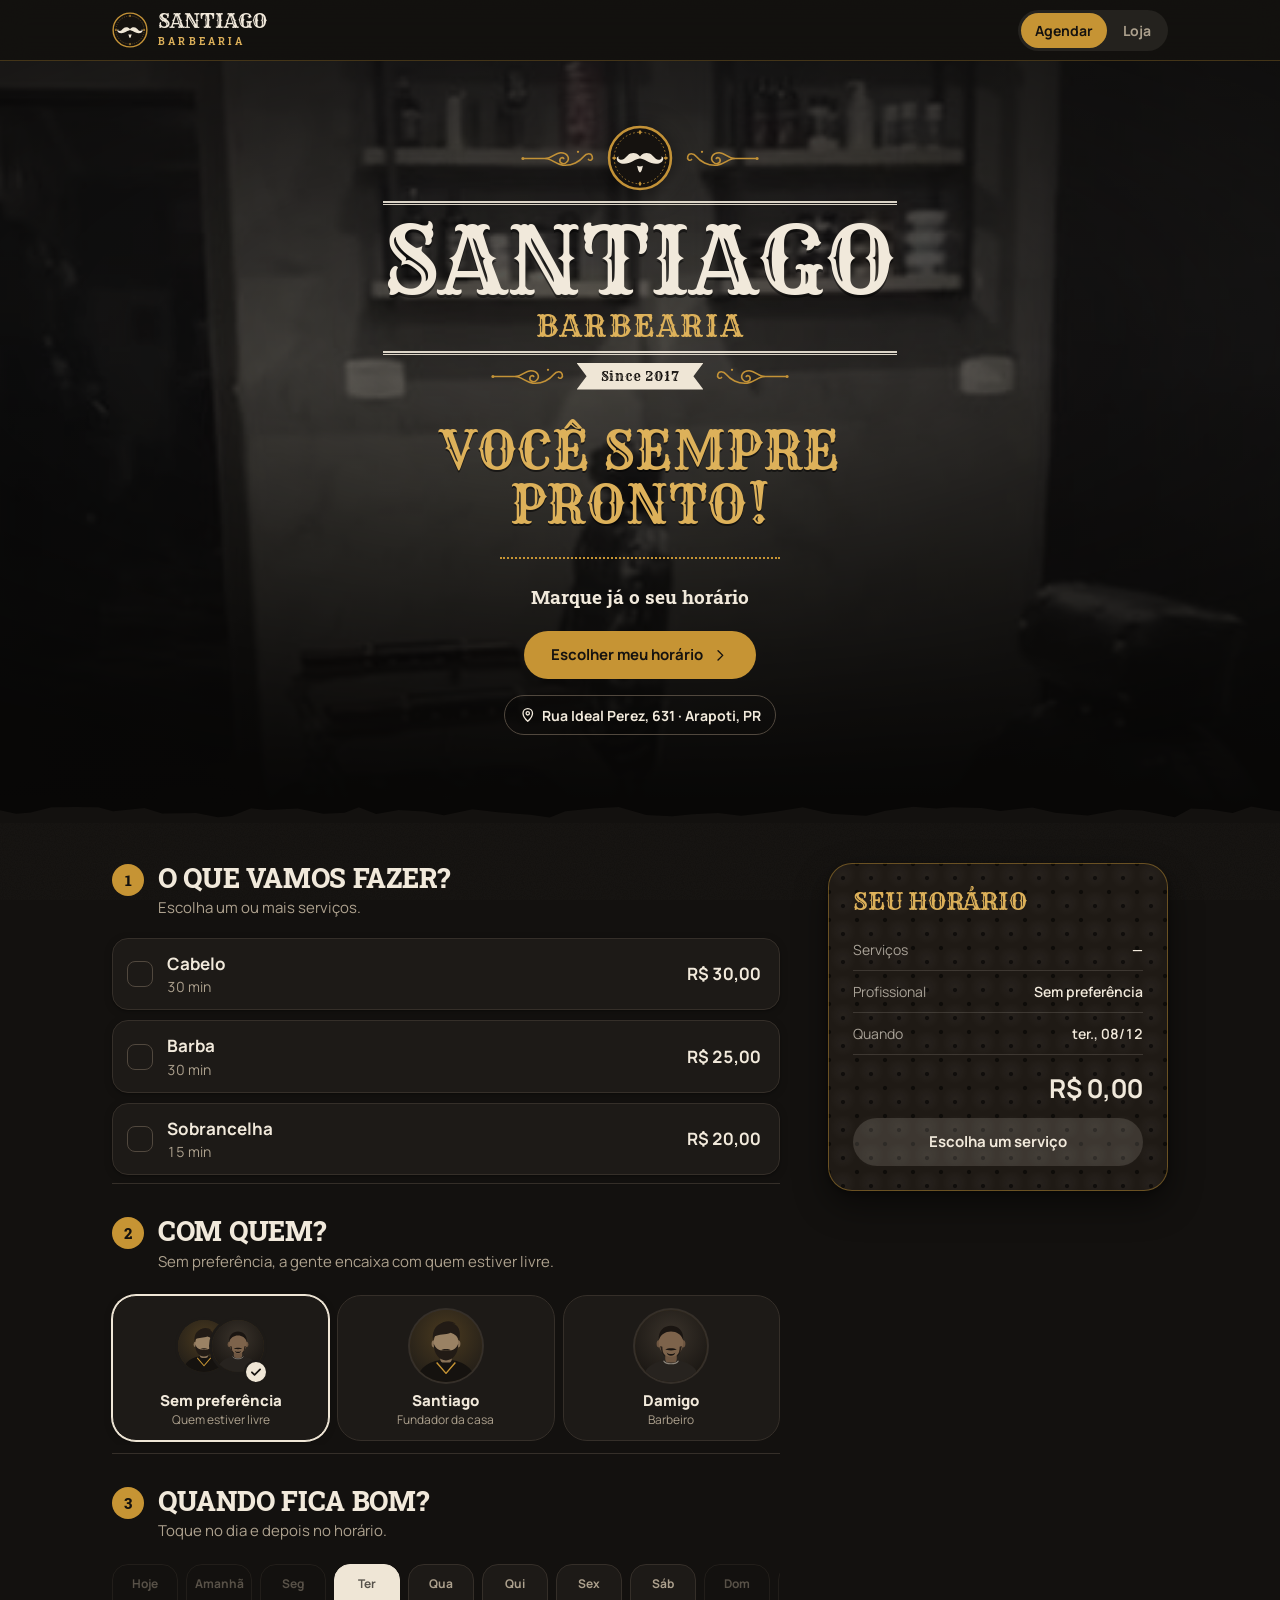
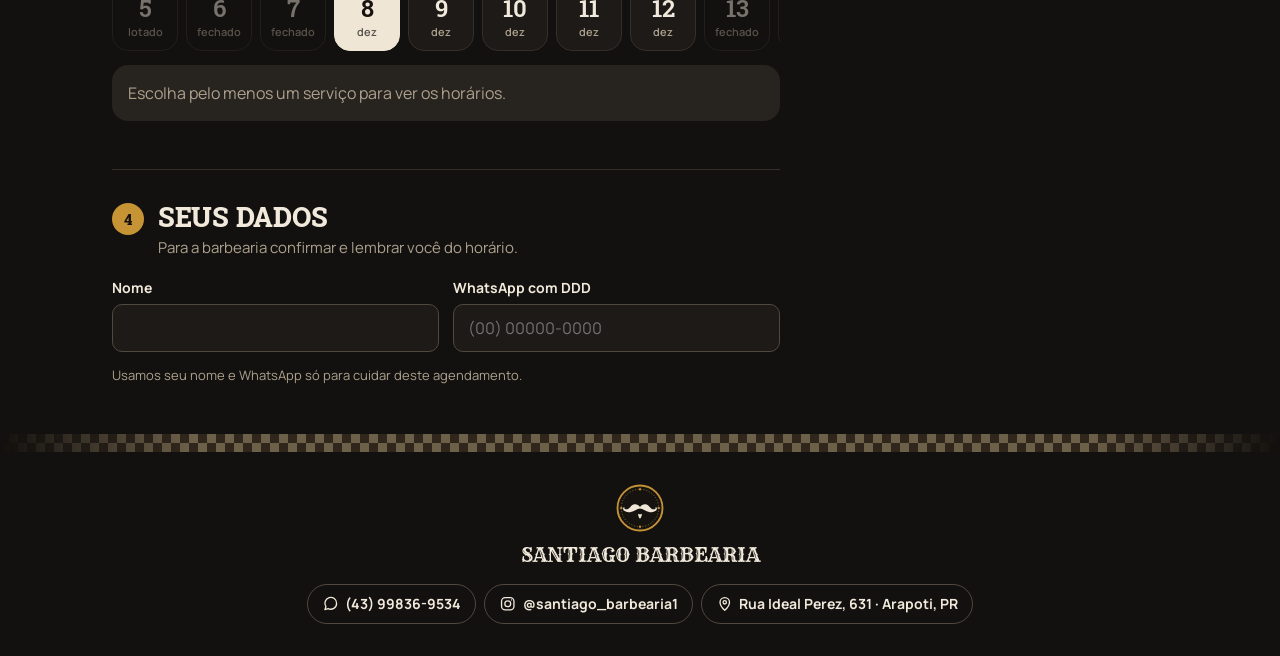
==== commit fc86e2ea: "Agendamento - Adicionada a foto dos barbeiros durante a seleção. Painel/Agendamento - Reorganização " ====
--- a/agendar.html
+++ b/agendar.html
@@ -73,7 +73,7 @@
               <p>Sem preferência, a gente encaixa com quem estiver livre.</p>
             </div>
           </header>
-          <div id="profissionais" class="chips" role="group" aria-label="Profissional"></div>
+          <div id="profissionais" class="profissionais" role="group" aria-label="Profissional"></div>
         </section>
 
         <section class="etapa" id="etapaHorario" aria-labelledby="t-horario">
--- a/agendar.css
+++ b/agendar.css
@@ -196,21 +196,94 @@
   color: var(--cor-destaque-texto);
 }
 
-.chip__inicial {
+/* Profissionais: cartões com foto. Com muitos barbeiros, a fileira rola para o lado. */
+
+.profissionais {
+  display: grid;
+  grid-auto-columns: minmax(104px, 1fr);
+  grid-auto-flow: column;
+  gap: 8px;
+  margin: 0 calc(var(--margem) * -1);
+  padding: 4px var(--margem);
+  overflow-x: auto;
+  scroll-padding-inline: var(--margem);
+  scroll-snap-type: x mandatory;
+  scrollbar-width: none;
+}
+.profissionais::-webkit-scrollbar { display: none; }
+
+.profissional {
+  display: grid;
+  justify-items: center;
+  align-content: start;
+  gap: 2px;
+  min-width: 0;
+  padding: 14px 8px 12px;
+  border: 1px solid var(--cor-linha);
+  border-radius: var(--raio-g);
+  background: var(--cor-superficie);
+  color: var(--cor-texto);
+  text-align: center;
+  scroll-snap-align: start;
+  transition: border-color .2s, box-shadow .2s, transform .18s var(--mola);
+  -webkit-tap-highlight-color: transparent;
+}
+.profissional:active { transform: scale(.97); }
+.profissional[aria-pressed="true"] { border-color: var(--cor-enfase); box-shadow: 0 0 0 1px var(--cor-enfase), var(--sombra-1); }
+
+.profissional__foto { position: relative; display: grid; place-items: center; height: 72px; margin-bottom: 8px; }
+.profissional__nome { max-width: 100%; font-size: 15px; font-weight: 800; line-height: 1.2; text-wrap: balance; overflow-wrap: anywhere; }
+.profissional__descricao { max-width: 100%; color: var(--cor-texto-suave); font-size: 12px; line-height: 1.3; }
+
+.profissional__marca {
+  position: absolute;
+  right: -4px;
+  bottom: -2px;
   display: grid;
   place-items: center;
-  width: 26px;
-  height: 26px;
-  margin-left: -8px;
-  border-radius: 9px;
+  width: 24px;
+  height: 24px;
+  border: 2px solid var(--cor-superficie);
+  border-radius: 50%;
+  background: var(--cor-enfase);
+  color: var(--cor-enfase-texto);
+  opacity: 0;
+  transform: scale(.5);
+  transition: opacity .2s, transform .25s var(--mola);
+}
+.profissional__marca .icone { width: 14px; height: 14px; stroke-width: 3; }
+.profissional[aria-pressed="true"] .profissional__marca { opacity: 1; transform: none; }
+
+.retrato {
+  display: grid;
+  place-items: center;
+  flex: none;
+  width: 72px;
+  height: 72px;
+  border-radius: 50%;
+  object-fit: cover;
   background: var(--cor-destaque-suave);
-  color: var(--cor-destaque-forte);
-  font-family: var(--fonte-titulo);
-  font-size: 14px;
-  font-weight: 700;
-}
-
-.chip[aria-pressed="true"] .chip__inicial { background: var(--cor-destaque); color: var(--cor-destaque-texto); }
+  box-shadow: 0 0 0 2px var(--cor-linha);
+}
+.retrato--inicial { color: var(--cor-destaque-forte); font-family: var(--fonte-titulo); font-size: 28px; font-weight: 700; }
+.profissional[aria-pressed="true"] .retrato { box-shadow: 0 0 0 2px var(--cor-enfase); }
+
+/* "Sem preferência": os retratos de todos, encavalados. */
+.retratos { display: flex; }
+.retratos .retrato { width: 52px; height: 52px; font-size: 20px; box-shadow: 0 0 0 3px var(--cor-superficie); }
+.retratos .retrato + .retrato { margin-left: -18px; }
+.profissional[aria-pressed="true"] .retratos .retrato { box-shadow: 0 0 0 3px var(--cor-superficie); }
+
+/* Retrato pequeno ao lado do nome (resumo e confirmação). */
+.retrato--mini {
+  display: inline-grid;
+  width: 24px;
+  height: 24px;
+  margin-right: 8px;
+  font-size: 12px;
+  vertical-align: middle;
+  box-shadow: none;
+}
 
 /* Dias */
 
@@ -294,7 +367,8 @@
 
 @media (hover: hover) {
   .servico:hover, .dia:hover:not(:disabled):not([aria-pressed="true"]),
-  .horario:hover:not([aria-pressed="true"]) { border-color: var(--cor-linha-forte); }
+  .horario:hover:not([aria-pressed="true"]),
+  .profissional:hover:not([aria-pressed="true"]) { border-color: var(--cor-linha-forte); }
 }
 
 /* Dados do cliente */
